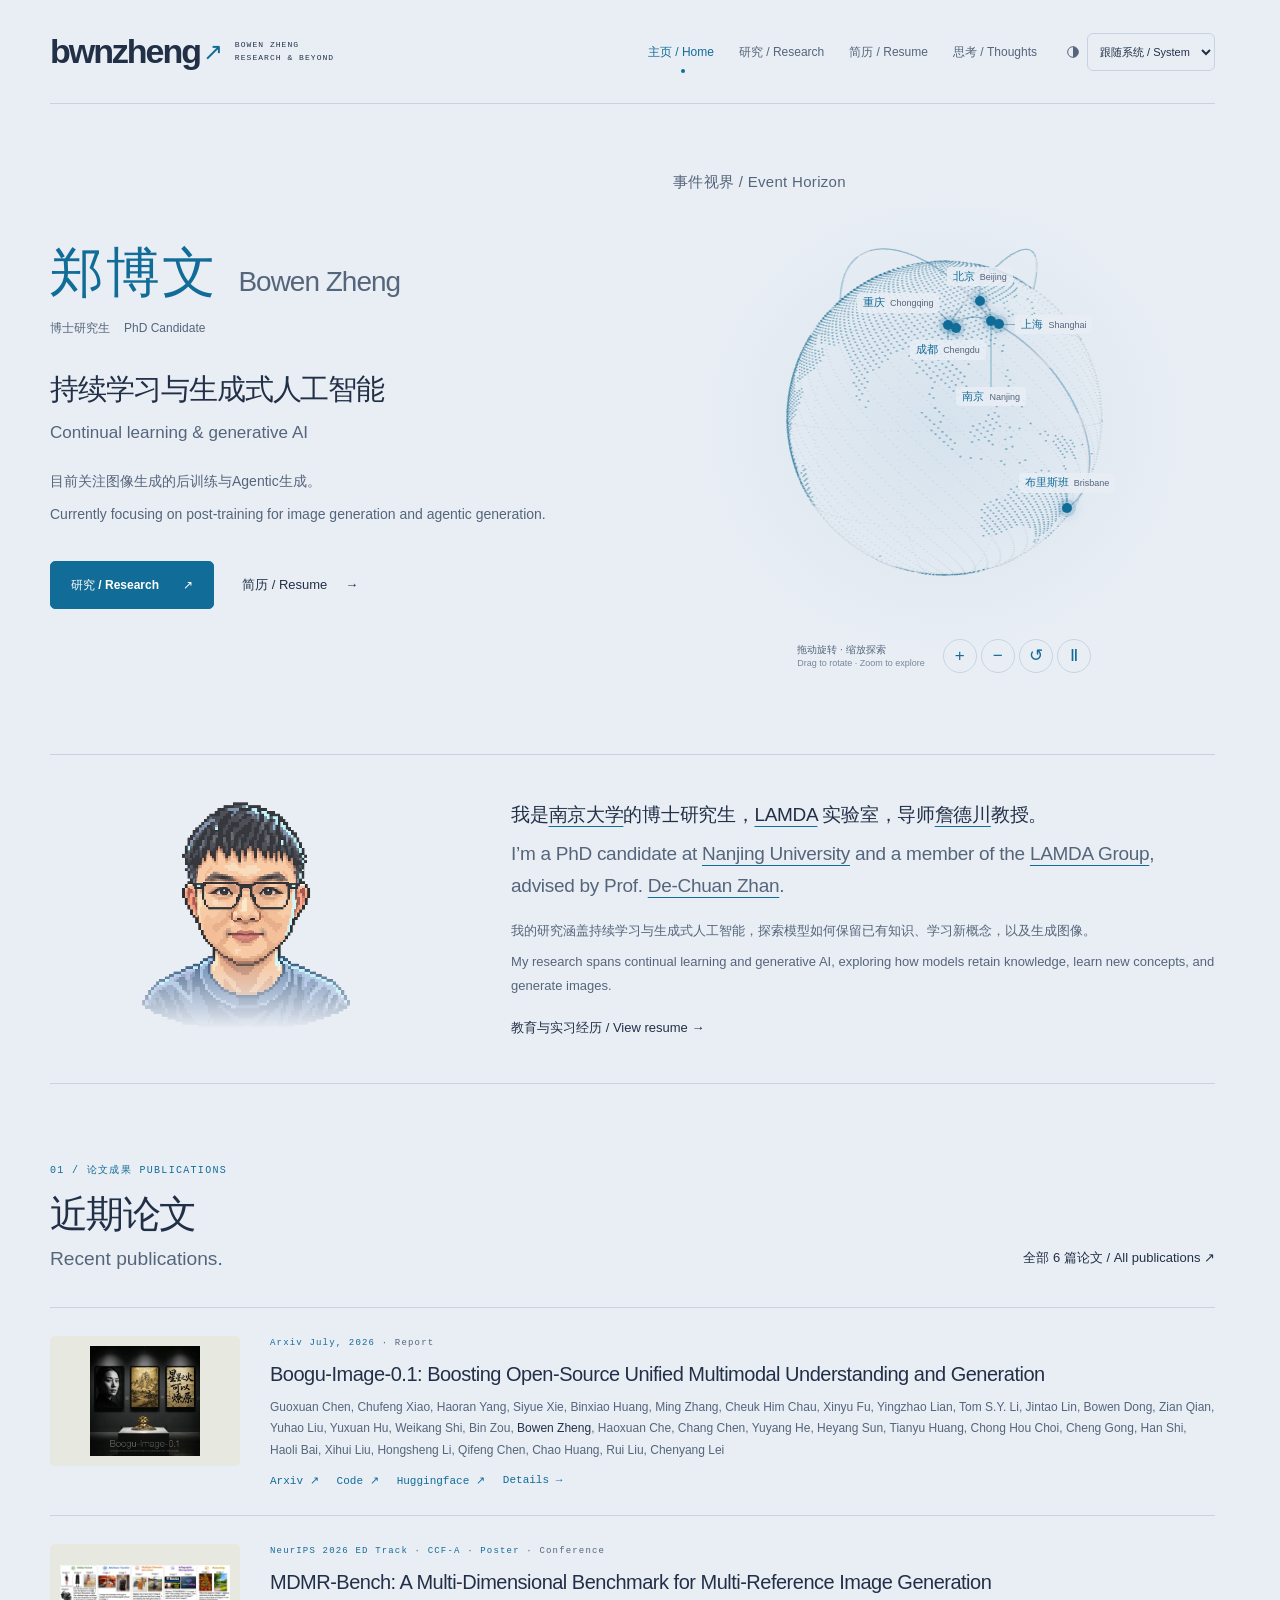
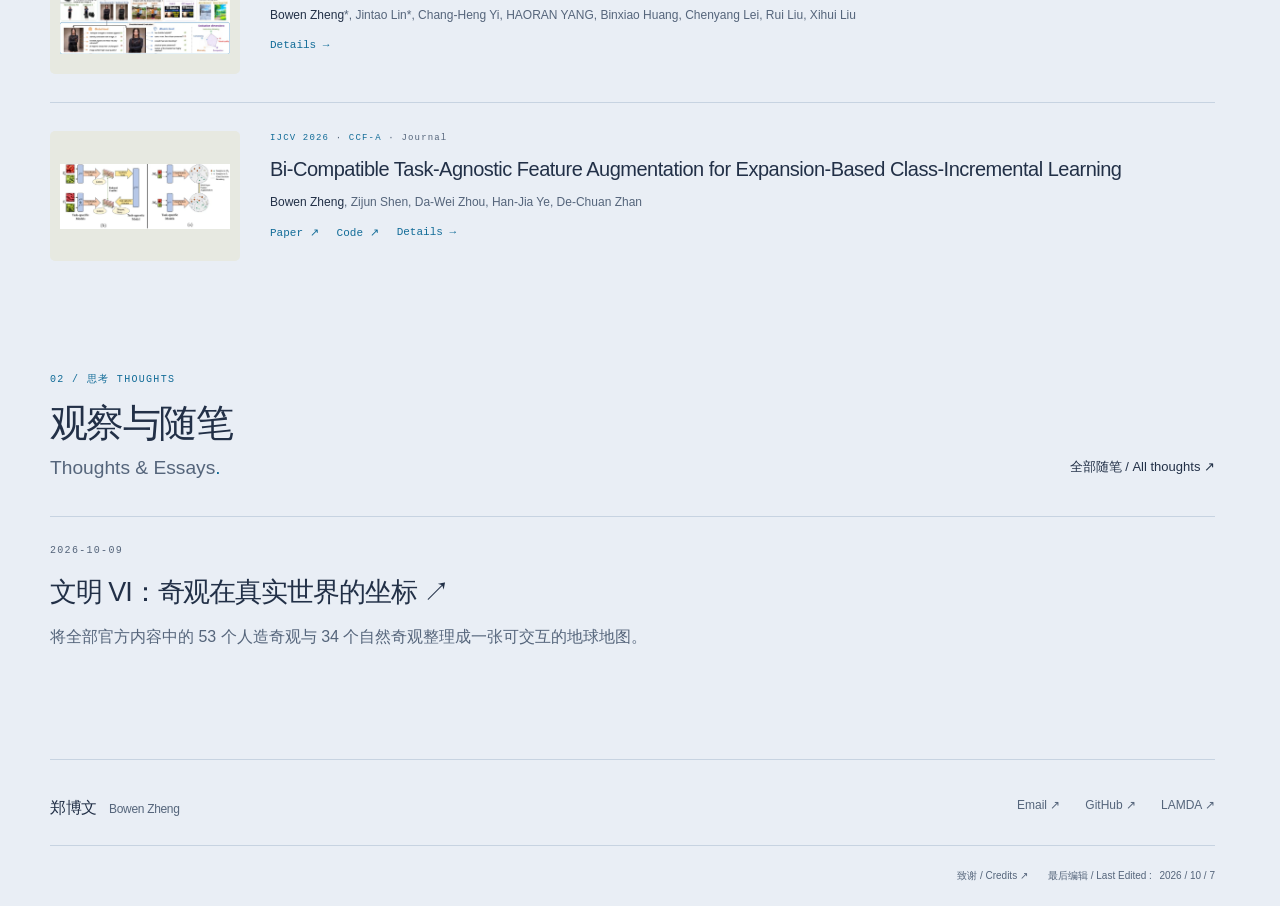
==== index.html @ 1c4743f0 "Publish website" ====
<!DOCTYPE html><html lang="en"><head><meta charset="UTF-8"><meta name="viewport" content="width=device-width, initial-scale=1"><meta name="description" content="Bowen Zheng, PhD candidate at LAMDA, Nanjing University. Research in continual learning, generative models, and agentic image generation."><meta name="theme-color" content="#101310"><script>
      document.documentElement.classList.add('js-enabled');
    </script><script>// Runs in the head before first paint, shared by every page.
(() => {
  const storageKey = 'bwnzheng-theme';
  const system = window.matchMedia('(prefers-color-scheme: dark)');
  const normalize = (value) => (['light', 'dark'].includes(value) ? value : 'system');
  let preference = 'system';
  try {
    preference = normalize(localStorage.getItem(storageKey));
  } catch {
    // A blocked storage API should not prevent theme switching.
  }
  const apply = () => {
    const theme = preference === 'system' ? (system.matches ? 'dark' : 'light') : preference;
    document.documentElement.dataset.theme = theme;
    document.documentElement.dataset.themePreference = preference;
    document
      .querySelector('meta[name="theme-color"]')
      ?.setAttribute('content', theme === 'dark' ? '#101310' : '#e9eef5');
    const select = document.getElementById('theme-select');
    if (select) select.value = preference;
  };
  apply();
  system.addEventListener('change', () => {
    if (preference === 'system') apply();
  });
  window.addEventListener('storage', (event) => {
    if (event.key === storageKey || event.key === null) {
      preference = normalize(event.newValue);
      apply();
    }
  });
  document.addEventListener(
    'DOMContentLoaded',
    () => {
      apply();
      document.getElementById('theme-select')?.addEventListener('change', (event) => {
        preference = normalize(event.target.value);
        try {
          if (preference === 'system') localStorage.removeItem(storageKey);
          else localStorage.setItem(storageKey, preference);
        } catch {
          // Keep the choice active in this page even when persistence is unavailable.
        }
        apply();
      });
    },
    { once: true },
  );
})();
</script><meta name="generator" content="Astro v7.3.5"><title>主页 · Home · Bowen Zheng</title><link rel="icon" type="image/svg+xml" href="/favicon.svg"><link rel="canonical" href="https://bwnzheng.github.io/"><meta property="og:title" content="主页 · Home · Bowen Zheng"><meta property="og:description" content="Bowen Zheng, PhD candidate at LAMDA, Nanjing University. Research in continual learning, generative models, and agentic image generation."><meta property="og:type" content="website"><meta property="og:url" content="https://bwnzheng.github.io/"><link rel="stylesheet" href="/_astro/BaseLayout.BLHPv5Hu.css"></head><body><a class="skip-link" href="#main">Skip to content</a><header class="site-header wrap"><a class="wordmark" href="/" aria-label="Bowen Zheng home">bwnzheng<span>↗</span><span class="wordmark-caption">BOWEN ZHENG<br>RESEARCH & BEYOND</span></a><div class="header-controls"><nav aria-label="Main navigation"><a href="/" aria-current="page">主页 / Home</a><a href="/research/">研究 / Research</a><a href="/resume/">简历 / Resume</a><a href="/blog/">思考 / Thoughts</a></nav><label class="theme-picker"><svg viewBox="0 0 24 24" fill="none" stroke="currentColor" stroke-width="1.5" aria-hidden="true"><circle cx="12" cy="12" r="8"></circle><path d="M12 4a8 8 0 0 1 0 16Z" fill="currentColor" stroke="none"></path></svg><span class="sr-only">主题 / Color theme</span><select id="theme-select" aria-label="主题 / Color theme"><option value="system">跟随系统 / System</option><option value="light">日间 / Light</option><option value="dark">夜间 / Dark</option></select><script>
            // Restore the choice as soon as the control is parsed, before first paint.
            document.getElementById('theme-select').value =
              document.documentElement.dataset.themePreference || 'system';
          </script></label></div></header><main id="main"><section class="hero wrap"><div class="hero-copy"><h1><span class="chinese-name" lang="zh">郑博文</span><span class="english-name" lang="en">Bowen Zheng</span></h1><p class="hero-role"><span lang="zh">博士研究生</span><span lang="en">PhD Candidate</span></p><h2 class="bilingual-title"><span lang="zh">持续学习与生成式人工智能</span><span class="title-en" lang="en">Continual learning & generative AI</span></h2><p class="hero-description bilingual-copy"><span lang="zh">目前关注图像生成的后训练与Agentic生成。</span><span lang="en">Currently focusing on post-training for image generation and agentic generation.</span></p><div class="hero-actions"><a class="button primary" href="/research/">研究 / Research <span>↗</span></a><a class="text-link" href="/resume/">简历 / Resume <span>→</span></a></div></div><div class="hero-art" role="region" aria-labelledby="event-horizon-title"><h2 id="event-horizon-title" class="globe-section-title"><span lang="zh">事件视界</span> / <span lang="en">Event Horizon</span></h2><style>astro-island,astro-slot,astro-static-slot{display:contents}</style><script>(()=>{var a=(s,i,o)=>{let r=async()=>{await(await s())()},t=typeof i.value=="object"?i.value:void 0,c={rootMargin:t==null?void 0:t.rootMargin},n=new IntersectionObserver(e=>{for(let l of e)if(l.isIntersecting){n.disconnect(),r();break}},c);for(let e of o.children)n.observe(e)};(self.Astro||(self.Astro={})).visible=a;window.dispatchEvent(new Event("astro:visible"));})();</script><script>(()=>{var g=Object.defineProperty;var w=(a,s,c)=>s in a?g(a,s,{enumerable:!0,configurable:!0,writable:!0,value:c}):a[s]=c;var l=(a,s,c)=>w(a,typeof s!="symbol"?s+"":s,c);var E=new Set(["__proto__","constructor","prototype"]);{let a={0:t=>y(t),1:t=>c(t),2:t=>new RegExp(t),3:t=>new Date(t),4:t=>new Map(c(t)),5:t=>new Set(c(t)),6:t=>BigInt(t),7:t=>new URL(t),8:t=>new Uint8Array(t),9:t=>new Uint16Array(t),10:t=>new Uint32Array(t),11:t=>Number.POSITIVE_INFINITY*t},s=t=>{let[p,e]=t;return p in a?a[p](e):void 0},c=t=>t.map(s),y=t=>typeof t!="object"||t===null?t:Object.fromEntries(Object.entries(t).map(([p,e])=>[p,s(e)]));class f extends HTMLElement{constructor(){super(...arguments);l(this,"Component");l(this,"hydrator");l(this,"hydrate",async()=>{var b;if(!this.hydrator||!this.isConnected)return;let e=(b=this.parentElement)==null?void 0:b.closest("astro-island[ssr]");if(e){e.addEventListener("astro:hydrate",this.hydrate,{once:!0});return}let r=this.querySelectorAll("astro-slot"),n={},d=this.querySelectorAll("template[data-astro-template]");for(let o of d){let i=o.closest(this.tagName);i!=null&&i.isSameNode(this)&&(n[o.getAttribute("data-astro-template")||"default"]=o.innerHTML,o.remove())}for(let o of r){let i=o.closest(this.tagName);i!=null&&i.isSameNode(this)&&(n[o.getAttribute("name")||"default"]=o.innerHTML)}let u;try{u=this.hasAttribute("props")?y(JSON.parse(this.getAttribute("props"))):{}}catch(o){let i=this.getAttribute("component-url")||"<unknown>",v=this.getAttribute("component-export");throw v&&(i+=` (export ${v})`),console.error(`[hydrate] Error parsing props for component ${i}`,this.getAttribute("props"),o),o}let h;await this.hydrator(this)(this.Component,u,n,{client:this.getAttribute("client")}),this.removeAttribute("ssr"),this.dispatchEvent(new CustomEvent("astro:hydrate"))});l(this,"unmount",()=>{this.isConnected||this.dispatchEvent(new CustomEvent("astro:unmount"))})}disconnectedCallback(){document.removeEventListener("astro:after-swap",this.unmount),document.addEventListener("astro:after-swap",this.unmount,{once:!0})}connectedCallback(){if(!this.hasAttribute("await-children")||document.readyState==="interactive"||document.readyState==="complete")this.childrenConnectedCallback();else{let e=()=>{document.removeEventListener("DOMContentLoaded",e),r.disconnect(),this.childrenConnectedCallback()},r=new MutationObserver(()=>{var n;((n=this.lastChild)==null?void 0:n.nodeType)===Node.COMMENT_NODE&&this.lastChild.nodeValue==="astro:end"&&(this.lastChild.remove(),e())});r.observe(this,{childList:!0}),document.addEventListener("DOMContentLoaded",e)}}async childrenConnectedCallback(){let e=this.getAttribute("before-hydration-url");e&&await import(e),this.start()}getRetryImportUrl(e){let r=new URL(e,document.baseURI);return r.searchParams.set("astro-retry",Date.now().toString()),r.toString()}async importWithRetry(e){try{return await import(e)}catch(r){return await new Promise(n=>setTimeout(n,1e3)),import(this.getRetryImportUrl(e))}}handleHydrationError(e){let r=this.getAttribute("component-url"),n=new CustomEvent("astro:hydration-error",{cancelable:!0,bubbles:!0,composed:!0,detail:{error:e,componentUrl:r}});this.dispatchEvent(n)&&console.error(`[astro-island] Error hydrating ${r}`,e)}async start(){let e=JSON.parse(this.getAttribute("opts")),r=this.getAttribute("client");if(Astro[r]===void 0){window.addEventListener(`astro:${r}`,()=>this.start(),{once:!0});return}try{await Astro[r](async()=>{let n=this.getAttribute("renderer-url");try{let[d,{default:u}]=await Promise.all([this.importWithRetry(this.getAttribute("component-url")),n?this.importWithRetry(n):Promise.resolve({default:()=>()=>{}})]),h=this.getAttribute("component-export")||"default";if(h.includes(".")){this.Component=d;for(let m of h.split(".")){if(E.has(m)||!this.Component||typeof this.Component!="object"&&typeof this.Component!="function"||!Object.hasOwn(this.Component,m))throw new Error(`Invalid component export path: ${h}`);this.Component=this.Component[m]}}else{if(E.has(h))throw new Error(`Invalid component export path: ${h}`);this.Component=d[h]}return this.hydrator=u,this.hydrate}catch(d){return this.handleHydrationError(d),()=>{}}},e,this)}catch(n){this.handleHydrationError(n)}}attributeChangedCallback(){this.hydrate()}}l(f,"observedAttributes",["props"]),customElements.get("astro-island")||customElements.define("astro-island",f)}})();</script><astro-island uid="Z26B2J3" prefix="r1" component-url="/_astro/HomeGlobe.DfdtUS0n.js" component-export="default" renderer-url="/_astro/client.CLhIxG29.js" props="{}" ssr client="visible" opts="{&quot;name&quot;:&quot;HomeGlobe&quot;,&quot;value&quot;:true}" await-children><div class="dot-globe"><img class="globe-fallback" src="/images/dot-globe.svg" alt="点阵地球仪 · Dot-matrix globe"/><div class="particle-canvas" role="img" tabindex="-1" aria-label="互动点阵地球仪：拖动旋转，滚轮或双指缩放；方向键旋转，加减键缩放，Home 复位。 Interactive globe: drag to rotate, scroll or pinch to zoom; arrow keys rotate, plus/minus zoom, Home resets."></div><div id="_r1R_0_" class="globe-notation-card" hidden=""></div></div><!--astro:end--></astro-island></div></section><section id="about" class="wrap about-section"><div class="about-identity"><img src="/_astro/bowen-pixel-portrait-v2.DuINHfSW_2rHIns.webp" srcset="/_astro/bowen-pixel-portrait-v2.DuINHfSW_Z1UvjON.webp 240w, /_astro/bowen-pixel-portrait-v2.DuINHfSW_2rHIns.webp 480w" alt aria-hidden="true" sizes="(max-width: 760px) 190px, 245px" loading="lazy" decoding="async" width="480" height="499" class="about-avatar-backdrop avatar-night"><img src="/_astro/bowen-pixel-portrait-day.DvXcB3Wx_Z1NHrRp.webp" srcset="/_astro/bowen-pixel-portrait-day.DvXcB3Wx_FYEbb.webp 240w, /_astro/bowen-pixel-portrait-day.DvXcB3Wx_Z1NHrRp.webp 480w" alt aria-hidden="true" sizes="(max-width: 760px) 190px, 245px" loading="lazy" decoding="async" width="480" height="499" class="about-avatar-backdrop avatar-day"></div><div><p class="about-copy bilingual-copy"><span lang="zh">我是<a href="https://www.nju.edu.cn/" target="_blank" rel="noopener noreferrer" rel="noopener noreferrer">南京大学</a>的博士研究生，<a href="https://www.lamda.nju.edu.cn/" target="_blank" rel="noopener noreferrer" rel="noopener noreferrer">LAMDA</a> 实验室，导师<a href="https://www.lamda.nju.edu.cn/zhandc" target="_blank" rel="noopener noreferrer" rel="noopener noreferrer">詹德川</a>教授。</span><span lang="en">I’m a PhD candidate at <a href="https://www.nju.edu.cn/" target="_blank" rel="noopener noreferrer" rel="noopener noreferrer">Nanjing University</a> and a member of the <a href="https://www.lamda.nju.edu.cn/" target="_blank" rel="noopener noreferrer" rel="noopener noreferrer">LAMDA Group</a>, advised by Prof. <a href="https://www.lamda.nju.edu.cn/zhandc" target="_blank" rel="noopener noreferrer" rel="noopener noreferrer">De-Chuan Zhan</a>.</span></p><p class="bilingual-copy"><span lang="zh">我的研究涵盖持续学习与生成式人工智能，探索模型如何保留已有知识、学习新概念，以及生成图像。</span><span lang="en">My research spans continual learning and generative AI, exploring how models retain knowledge, learn new concepts, and generate images.</span></p><a class="text-link" href="/resume/">教育与实习经历 / View resume →</a></div></section><section class="wrap section"><div class="section-heading"><div><p class="eyebrow"><span>01 /</span> <span lang="zh">论文成果</span> <span lang="en">PUBLICATIONS</span></p><h2 class="bilingual-title"><span lang="zh">近期论文</span><span class="title-en" lang="en">Recent publications<span class="accent">.</span></span></h2></div><a class="text-link" href="/resume/#publications">全部 6 篇论文 / All publications ↗</a></div><div class="publication-list"><article class="publication" data-year="2026" data-type="Report" data-search="boogu-image-0.1: boosting open-source unified multimodal understanding and generation guoxuan chen, chufeng xiao, haoran yang, siyue xie, binxiao huang, ming zhang, cheuk him chau, xinyu fu, yingzhao lian, tom s.y. li, jintao lin, bowen dong, zian qian, yuhao liu, yuxuan hu, weikang shi, bin zou, bowen zheng, haoxuan che, chang chen, yuyang he, heyang sun, tianyu huang, chong hou choi, cheng gong, han shi, haoli bai, xihui liu, hongsheng li, qifeng chen, chao huang, rui liu, chenyang lei a competitive open-source image generation and editing model. arxiv july, 2026  "><a class="publication-image" href="/papers/boogu-image/"><img src="/_astro/boogu-image.BDTxETuF_Z9L20n.webp" srcset="/_astro/boogu-image.BDTxETuF_aqdbP.webp 360w, /_astro/boogu-image.BDTxETuF_Z9L20n.webp 720w" alt="boogu-image research overview" sizes="(max-width: 760px) 90vw, 600px" loading="lazy" decoding="async" width="720" height="720"></a><div><p class="eyebrow"><span>Arxiv July, 2026</span> · Report</p><h3><a href="/papers/boogu-image/">Boogu-Image-0.1: Boosting Open-Source Unified Multimodal Understanding and Generation</a></h3><p class="authors">Guoxuan Chen, Chufeng Xiao, Haoran Yang, Siyue Xie, Binxiao Huang, Ming Zhang, Cheuk Him Chau, Xinyu Fu, Yingzhao Lian, Tom S.Y. Li, Jintao Lin, Bowen Dong, Zian Qian, Yuhao Liu, Yuxuan Hu, Weikang Shi, Bin Zou, <strong>Bowen Zheng</strong>, Haoxuan Che, Chang Chen, Yuyang He, Heyang Sun, Tianyu Huang, Chong Hou Choi, Cheng Gong, Han Shi, Haoli Bai, Xihui Liu, Hongsheng Li, Qifeng Chen, Chao Huang, Rui Liu, Chenyang Lei</p><div class="paper-links"><a href="https://arxiv.org/abs/2607.13125" target="_blank" rel="noopener noreferrer" rel="noopener noreferrer">Arxiv ↗
            </a><a href="https://github.com/boogu-project/Boogu-Image" target="_blank" rel="noopener noreferrer" rel="noopener noreferrer">Code ↗
            </a><a href="https://huggingface.co/Boogu" target="_blank" rel="noopener noreferrer" rel="noopener noreferrer">Huggingface ↗
            </a><a href="/papers/boogu-image/">Details →</a></div></div></article><article class="publication" data-year="2026" data-type="Conference" data-search="mdmr-bench: a multi-dimensional benchmark for multi-reference image generation bowen zheng*, jintao lin*, chang-heng yi, haoran yang, binxiao huang, chenyang lei, rui liu, xihui liu multi-reference image generation, evaluation benchmark, checklist-based evaluation. neurips 2026 ed track ccf-a poster"><a class="publication-image" href="/papers/mdmr-bench/"><img src="/_astro/mdmr-bench.DdKiKi-2_Z1JyHmh.webp" srcset="/_astro/mdmr-bench.DdKiKi-2_Z1KBf66.webp 360w, /_astro/mdmr-bench.DdKiKi-2_Z1JyHmh.webp 720w" alt="mdmr-bench research overview" sizes="(max-width: 760px) 90vw, 600px" loading="lazy" decoding="async" width="720" height="377"></a><div><p class="eyebrow"><span>NeurIPS 2026 ED Track</span> · <span>CCF-A</span> · <span>Poster</span> · Conference</p><h3><a href="/papers/mdmr-bench/">MDMR-Bench: A Multi-Dimensional Benchmark for Multi-Reference Image Generation</a></h3><p class="authors"><strong>Bowen Zheng</strong>*, Jintao Lin*, Chang-Heng Yi, HAORAN YANG, Binxiao Huang, Chenyang Lei, Rui Liu, Xihui Liu</p><div class="paper-links"><a href="/papers/mdmr-bench/">Details →</a></div></div></article><article class="publication" data-year="2026" data-type="Journal" data-search="bi-compatible task-agnostic feature augmentation for expansion-based class-incremental learning bowen zheng, zijun shen, da-wei zhou, han-jia ye, de-chuan zhan machine learning, continual learning, bi-compatible continual learning ijcv 2026 ccf-a "><a class="publication-image" href="/papers/bitfea/"><img src="/_astro/bitfea.6OL5MgjG_1FLAN7.webp" srcset="/_astro/bitfea.6OL5MgjG_Z1xOLQ2.webp 360w, /_astro/bitfea.6OL5MgjG_1FLAN7.webp 720w" alt="bitfea research overview" sizes="(max-width: 760px) 90vw, 600px" loading="lazy" decoding="async" width="720" height="275"></a><div><p class="eyebrow"><span>IJCV 2026</span> · <span>CCF-A</span> · Journal</p><h3><a href="/papers/bitfea/">Bi-Compatible Task-Agnostic Feature Augmentation for Expansion-Based Class-Incremental Learning</a></h3><p class="authors"><strong>Bowen Zheng</strong>, Zijun Shen, Da-Wei Zhou, Han-Jia Ye, De-Chuan Zhan</p><div class="paper-links"><a href="https://link.springer.com/article/10.1007/s11263-026-02949-2" target="_blank" rel="noopener noreferrer" rel="noopener noreferrer">Paper ↗
            </a><a href="https://github.com/bwnzheng/BitFea_IJCV2026" target="_blank" rel="noopener noreferrer" rel="noopener noreferrer">Code ↗
            </a><a href="/papers/bitfea/">Details →</a></div></div></article></div></section><section class="wrap section"><div class="section-heading"><div><p class="eyebrow"><span>02 /</span> <span lang="zh">思考</span> <span lang="en">THOUGHTS</span></p><h2 class="bilingual-title"><span lang="zh">观察与随笔</span><span class="title-en" lang="en">Thoughts & Essays<span class="accent">.</span></span></h2></div><a class="text-link" href="/blog/">全部随笔 / All thoughts ↗</a></div><div class="notes-list"><a href="/blog/civ6-wonders/"><p class="eyebrow">2026-10-09</p><h2>文明 VI：奇观在真实世界的坐标 ↗</h2><p>将全部官方内容中的 53 个人造奇观与 34 个自然奇观整理成一张可交互的地球地图。</p></a></div></section></main><footer class="wrap site-footer"><div><a class="footer-name" href="/"><span lang="zh">郑博文</span><span lang="en">Bowen Zheng</span></a></div><div class="footer-links"><a href="mailto:zhengbw@lamda.nju.edu.cn">Email ↗</a><a href="https://github.com/bwnzheng" target="_blank" rel="noopener noreferrer" rel="noopener noreferrer">GitHub ↗</a><a href="https://www.lamda.nju.edu.cn/" target="_blank" rel="noopener noreferrer" rel="noopener noreferrer">LAMDA ↗</a></div><div class="footer-bottom"><a href="/credits/">致谢 / Credits ↗</a><div class="footer-editing"><span lang="zh">最后编辑</span> / <span lang="en">Last Edited</span> :<time datetime="2026-10-07">2026 / 10 / 7</time></div></div></footer><script>(() => {
  // This script restores the position; disable competing browser restoration.
  history.scrollRestoration = 'manual';
  const storageKey = `page-state:${location.pathname}${location.search}`;
  const panels = [...document.querySelectorAll('details[id]')];
  const entry = history.state?.pageNavigation;
  let snapshot = entry;
  if (!snapshot) {
    try {
      snapshot = JSON.parse(sessionStorage.getItem(storageKey) || 'null');
    } catch {
      // History restoration still works when session storage is unavailable.
    }
  }

  const sameSiteSource = (value) => {
    if (!value) return null;
    try {
      const source = new URL(value, location.href);
      return source.origin === location.origin &&
        (source.pathname !== location.pathname || source.search !== location.search)
        ? source.href
        : null;
    } catch {
      return null;
    }
  };
  // Keep the source on this history entry so a refresh cannot change it.
  const returnTo = sameSiteSource(entry?.returnTo ?? document.referrer);
  history.replaceState({ ...history.state, pageNavigation: { ...snapshot, returnTo } }, '');

  const openHashTarget = () => {
    let target;
    try {
      target = document.getElementById(decodeURIComponent(location.hash.slice(1)));
    } catch {
      return null;
    }
    for (
      let panel = target?.closest('details');
      panel;
      panel = panel.parentElement?.closest('details')
    ) {
      panel.open = true;
    }
    return target;
  };
  const restore = () => {
    const saved = history.state?.pageNavigation;
    if (Array.isArray(saved?.open)) {
      panels.forEach((panel) => {
        panel.open = saved.open.includes(panel.id);
      });
    }
    return openHashTarget();
  };
  let ready = false;
  let saveFrame = 0;
  const save = () => {
    cancelAnimationFrame(saveFrame);
    saveFrame = 0;
    if (!ready) return;
    const saved = {
      returnTo,
      open: panels.filter((panel) => panel.open).map((panel) => panel.id),
      scrollY: window.scrollY,
    };
    history.replaceState({ ...history.state, pageNavigation: saved }, '');
    try {
      // Also restore when a return link loads the source as a new history entry.
      sessionStorage.setItem(
        storageKey,
        JSON.stringify({ open: saved.open, scrollY: saved.scrollY }),
      );
    } catch {
      // Storage restrictions must not prevent normal navigation.
    }
  };
  restore();
  panels.forEach((panel) => panel.addEventListener('toggle', save));
  document.addEventListener('click', save, { capture: true });
  // Update the history entry while scrolling: pagehide may be too late for reload.
  window.addEventListener(
    'scroll',
    () => {
      if (ready && !saveFrame) saveFrame = requestAnimationFrame(save);
    },
    { passive: true },
  );
  window.addEventListener('pagehide', save);
  document.addEventListener('visibilitychange', () => {
    if (document.hidden) save();
  });
  window.addEventListener('hashchange', openHashTarget);
  window.addEventListener('pageshow', () => {
    ready = false;
    cancelAnimationFrame(saveFrame);
    saveFrame = 0;
    const target = restore();
    const saved = history.state?.pageNavigation;
    requestAnimationFrame(() =>
      requestAnimationFrame(() => {
        if (typeof saved?.scrollY === 'number') {
          window.scrollTo({ top: saved.scrollY, behavior: 'instant' });
        } else {
          target?.scrollIntoView({ behavior: 'instant', block: 'start' });
        }
        ready = true;
      }),
    );
  });

  document.querySelectorAll('[data-back-link]').forEach((link) => {
    if (!returnTo) return;
    link.href = returnTo;
    link.addEventListener('click', (event) => {
      if (
        event.button ||
        event.metaKey ||
        event.ctrlKey ||
        event.shiftKey ||
        event.altKey ||
        history.length < 2
      )
        return;
      event.preventDefault();
      history.back();
    });
  });
})();
</script></body></html>
---- _astro/BaseLayout.BLHPv5Hu.css ----
/*! tailwindcss v4.3.3 | MIT License | https://tailwindcss.com */
@layer properties{@supports (((-webkit-hyphens:none)) and (not (margin-trim:inline))) or ((-moz-orient:inline) and (not (color:rgb(from red r g b)))){*,:before,:after,::backdrop{--tw-rotate-x:initial;--tw-rotate-y:initial;--tw-rotate-z:initial;--tw-skew-x:initial;--tw-skew-y:initial;--tw-border-style:solid;--tw-shadow:0 0 #0000;--tw-shadow-color:initial;--tw-shadow-alpha:100%;--tw-inset-shadow:0 0 #0000;--tw-inset-shadow-color:initial;--tw-inset-shadow-alpha:100%;--tw-ring-color:initial;--tw-ring-shadow:0 0 #0000;--tw-inset-ring-color:initial;--tw-inset-ring-shadow:0 0 #0000;--tw-ring-inset:initial;--tw-ring-offset-width:0px;--tw-ring-offset-color:#fff;--tw-ring-offset-shadow:0 0 #0000;--tw-outline-style:solid;--tw-blur:initial;--tw-brightness:initial;--tw-contrast:initial;--tw-grayscale:initial;--tw-hue-rotate:initial;--tw-invert:initial;--tw-opacity:initial;--tw-saturate:initial;--tw-sepia:initial;--tw-drop-shadow:initial;--tw-drop-shadow-color:initial;--tw-drop-shadow-alpha:100%;--tw-drop-shadow-size:initial}}}@layer theme{:root,:host{--font-sans:-apple-system, BlinkMacSystemFont, "Segoe UI", Roboto, "Helvetica Neue", "Noto Sans", Arial, sans-serif, "Apple Color Emoji", "Segoe UI Emoji", "Segoe UI Symbol", "Noto Color Emoji";--font-mono:ui-monospace, SFMono-Regular, Menlo, Monaco, Consolas, "Liberation Mono", "Courier New", monospace;--default-transition-duration:.15s;--default-transition-timing-function:cubic-bezier(.4, 0, .2, 1);--default-font-family:var(--font-sans);--default-mono-font-family:var(--font-mono)}}@layer base{*,:after,:before,::backdrop{box-sizing:border-box;border:0 solid;margin:0;padding:0}::file-selector-button{box-sizing:border-box;border:0 solid;margin:0;padding:0}html,:host{-webkit-text-size-adjust:100%;tab-size:4;line-height:1.5;font-family:var(--default-font-family,-apple-system, BlinkMacSystemFont, "Segoe UI", Roboto, "Helvetica Neue", "Noto Sans", Arial, sans-serif, "Apple Color Emoji", "Segoe UI Emoji", "Segoe UI Symbol", "Noto Color Emoji");font-feature-settings:var(--default-font-feature-settings,normal);font-variation-settings:var(--default-font-variation-settings,normal);-webkit-tap-highlight-color:transparent}hr{height:0;color:inherit;border-top-width:1px}abbr:where([title]){text-decoration:underline dotted}h1,h2,h3,h4,h5,h6{font-size:inherit;font-weight:inherit}a{color:inherit;-webkit-text-decoration:inherit;-webkit-text-decoration:inherit;-webkit-text-decoration:inherit;text-decoration:inherit}b,strong{font-weight:bolder}code,kbd,samp,pre{font-family:var(--default-mono-font-family,ui-monospace, SFMono-Regular, Menlo, Monaco, Consolas, "Liberation Mono", "Courier New", monospace);font-feature-settings:var(--default-mono-font-feature-settings,normal);font-variation-settings:var(--default-mono-font-variation-settings,normal);font-size:1em}small{font-size:80%}sub,sup{vertical-align:baseline;font-size:75%;line-height:0;position:relative}sub{bottom:-.25em}sup{top:-.5em}table{text-indent:0;border-color:inherit;border-collapse:collapse}:-moz-focusring:where(:not(iframe)){outline:auto}progress{vertical-align:baseline}summary{display:list-item}ol,ul,menu{list-style:none}img,svg,video,canvas,audio,iframe,embed,object{vertical-align:middle;display:block}img,video{max-width:100%;height:auto}button,input,select,optgroup,textarea{font:inherit;font-feature-settings:inherit;font-variation-settings:inherit;letter-spacing:inherit;color:inherit;opacity:1;background-color:#0000;border-radius:0}::file-selector-button{font:inherit;font-feature-settings:inherit;font-variation-settings:inherit;letter-spacing:inherit;color:inherit;opacity:1;background-color:#0000;border-radius:0}:where(select:is([multiple],[size])) optgroup{font-weight:bolder}:where(select:is([multiple],[size])) optgroup option{padding-inline-start:20px}::file-selector-button{margin-inline-end:4px}::placeholder{opacity:1}@supports (not ((-webkit-appearance:-apple-pay-button))) or (contain-intrinsic-size:1px){::placeholder{color:currentColor}@supports (color:color-mix(in lab, red, red)){::placeholder{color:color-mix(in oklab, currentcolor 50%, transparent)}}}textarea{resize:vertical}::-webkit-search-decoration{-webkit-appearance:none}::-webkit-date-and-time-value{min-height:1lh;text-align:inherit}::-webkit-datetime-edit{display:inline-flex}::-webkit-datetime-edit-fields-wrapper{padding:0}::-webkit-datetime-edit{padding-block:0}::-webkit-datetime-edit-year-field{padding-block:0}::-webkit-datetime-edit-month-field{padding-block:0}::-webkit-datetime-edit-day-field{padding-block:0}::-webkit-datetime-edit-hour-field{padding-block:0}::-webkit-datetime-edit-minute-field{padding-block:0}::-webkit-datetime-edit-second-field{padding-block:0}::-webkit-datetime-edit-millisecond-field{padding-block:0}::-webkit-datetime-edit-meridiem-field{padding-block:0}::-webkit-calendar-picker-indicator{line-height:1}:-moz-ui-invalid{box-shadow:none}button,input:where([type=button],[type=reset],[type=submit]){appearance:button}::file-selector-button{appearance:button}::-webkit-inner-spin-button{height:auto}::-webkit-outer-spin-button{height:auto}[hidden]:where(:not([hidden=until-found])){display:none!important}}@layer components;@layer utilities{.visible{visibility:visible}.sr-only{clip-path:inset(50%);white-space:nowrap;border-width:0;width:1px;height:1px;margin:-1px;padding:0;position:absolute;overflow:hidden}.fixed{position:fixed}.relative{position:relative}.static{position:static}.block{display:block}.grid{display:grid}.hidden{display:none}.flex-shrink{flex-shrink:1}.transform{transform:var(--tw-rotate-x,) var(--tw-rotate-y,) var(--tw-rotate-z,) var(--tw-skew-x,) var(--tw-skew-y,)}.resize{resize:both}.flex-wrap{flex-wrap:wrap}.border{border-style:var(--tw-border-style);border-width:1px}.ring{--tw-ring-shadow:var(--tw-ring-inset,) 0 0 0 calc(1px + var(--tw-ring-offset-width)) var(--tw-ring-color,currentcolor);box-shadow:var(--tw-inset-shadow), var(--tw-inset-ring-shadow), var(--tw-ring-offset-shadow), var(--tw-ring-shadow), var(--tw-shadow)}.outline{outline-style:var(--tw-outline-style);outline-width:1px}.filter{filter:var(--tw-blur,) var(--tw-brightness,) var(--tw-contrast,) var(--tw-grayscale,) var(--tw-hue-rotate,) var(--tw-invert,) var(--tw-saturate,) var(--tw-sepia,) var(--tw-drop-shadow,)}.transition{transition-property:color,background-color,border-color,outline-color,text-decoration-color,fill,stroke,--tw-gradient-from,--tw-gradient-via,--tw-gradient-to,opacity,box-shadow,transform,translate,scale,rotate,filter,-webkit-backdrop-filter,backdrop-filter,display,content-visibility,overlay,pointer-events;transition-timing-function:var(--tw-ease,var(--default-transition-timing-function));transition-duration:var(--tw-duration,var(--default-transition-duration))}}:root{color:var(--text);background:var(--background);font-synthesis:none;--background:#101310;--text:#e9ece5;--surface:#171c15;--button-text:#1c2514;--accent-hover:#d5ff9a;--globe-land:#c4f578;--globe-ocean:#829866;--globe-grid:#a9c778;--muted:#99a095;--line:#30362d;--accent:#c4f578;color-scheme:dark;font-family:Inter,-apple-system,BlinkMacSystemFont,Segoe UI,PingFang SC,sans-serif}:root[data-theme=light]{--background:#e9eef5;--text:#223047;--surface:#dfe7f1;--muted:#55657b;--line:#c7d3e1;--accent:#126c98;--button-text:#fff;--accent-hover:#0b557d;--globe-land:#2186b1;--globe-ocean:#7494b1;--globe-grid:#527d9e;--field-art-start:#e0e8f3;--field-art-mid:#d7e3f0;--field-art-end:#cad9ea;--field-art-glow:#4bb8e0;--field-art-line:#2784b1;--field-art-node:#dfedf7;--field-art-tile-start:#b7d8ed;--field-art-tile-mid:#90b5da;--field-art-tile-end:#b7b7e2;--field-art-panel:#c4d5e8;--field-art-panel-alt:#b9cde3;--field-art-mountain:#447da9;--field-art-mountain-front:#325d8e;--field-art-sun:#f0f7fc;--field-art-outline:#f4f9ff;color-scheme:light}@media (prefers-color-scheme:light){:root:not([data-theme]){--background:#e9eef5;--text:#223047;--surface:#dfe7f1;--muted:#55657b;--line:#c7d3e1;--accent:#126c98;--button-text:#fff;--accent-hover:#0b557d;--globe-land:#2186b1;--globe-ocean:#7494b1;--globe-grid:#527d9e;--field-art-start:#e0e8f3;--field-art-mid:#d7e3f0;--field-art-end:#cad9ea;--field-art-glow:#4bb8e0;--field-art-line:#2784b1;--field-art-node:#dfedf7;--field-art-tile-start:#b7d8ed;--field-art-tile-mid:#90b5da;--field-art-tile-end:#b7b7e2;--field-art-panel:#c4d5e8;--field-art-panel-alt:#b9cde3;--field-art-mountain:#447da9;--field-art-mountain-front:#325d8e;--field-art-sun:#f0f7fc;--field-art-outline:#f4f9ff;color-scheme:light}}*{box-sizing:border-box}html{scrollbar-gutter:stable;scroll-behavior:smooth;scroll-padding-top:30px}@supports not (scrollbar-gutter:stable){html{overflow-y:scroll}}body{margin:0}a{color:inherit;text-decoration:none;transition:color .2s}a:hover{color:var(--accent)}button,input,select{font:inherit}button,a,input,select{touch-action:manipulation}button:focus-visible,a:focus-visible,input:focus-visible,select:focus-visible{outline:2px solid var(--accent);outline-offset:6px}img{max-width:100%;display:block}p{color:var(--muted);margin:0 0 18px;line-height:1.8}h1,h2,h3{letter-spacing:-.04em;margin:0;font-weight:500;line-height:1.15}h1{font-size:clamp(44px,5.2vw,76px)}h2{font-size:clamp(30px,3vw,42px)}h3{font-size:24px}em{color:var(--accent);font-family:Georgia,Times New Roman,serif;font-weight:400}[hidden]{display:none!important}.wrap{width:min(1240px,100% - 100px);margin-inline:auto}.accent{color:var(--accent)}.eyebrow{letter-spacing:.13em;color:var(--muted);font-family:SFMono-Regular,Consolas,monospace;font-size:10px;font-weight:500;line-height:1.7}.eyebrow>span{color:var(--accent)}.status-dot{background:var(--accent);width:6px;height:6px;box-shadow:0 0 12px var(--accent);border-radius:100%;margin-right:8px;display:inline-block}@supports (color:color-mix(in lab, red, red)){.status-dot{box-shadow:0 0 12px color-mix(in srgb, var(--accent) 25%, transparent)}}.text-link{align-items:center;gap:18px;font-size:13px;display:inline-flex}.skip-link{background:var(--accent);color:var(--button-text);z-index:5;padding:12px;position:absolute;top:-80px;left:20px}.skip-link:focus{top:8px}.site-header{border-bottom:1px solid var(--line);justify-content:space-between;align-items:center;gap:30px;height:104px;display:flex}.wordmark{letter-spacing:-.06em;align-items:center;font-size:34px;font-weight:650;display:flex}.wordmark>span:first-child{color:var(--accent);margin:0 14px 0 3px;font-size:24px}.wordmark-caption{letter-spacing:.13em;font-family:monospace;font-size:8px;font-weight:400;line-height:1.6}.site-header nav{color:var(--muted);gap:25px;font-size:12px;display:flex}.site-header nav a{padding:14px 0;position:relative}.site-header nav a[aria-current]{color:var(--accent)}.site-header nav a[aria-current]:after{content:"";background:var(--accent);border-radius:50%;width:4px;height:4px;position:absolute;bottom:2px;left:50%}.header-controls{align-items:center;gap:28px;display:flex}.theme-picker{color:var(--muted);align-items:center;gap:6px;display:flex}.theme-picker svg{flex-shrink:0;width:16px;height:16px}.theme-picker select{border:1px solid var(--line);background:var(--background);max-width:155px;min-height:38px;color:var(--text);cursor:pointer;border-radius:6px;padding:6px 8px;font-size:11px}.theme-picker select:hover{border-color:var(--accent)}:root[data-theme=light] .globe-fallback{filter:brightness(.6)sepia()saturate(2)hue-rotate(155deg)}.hero{grid-template-columns:1.15fr 1fr;align-items:center;min-height:650px;padding-top:32px;padding-bottom:38px;display:grid;position:relative}.hero-copy{z-index:1;position:relative}.hero h1{letter-spacing:-.055em;flex-wrap:wrap;align-items:baseline;gap:8px 20px;font-size:clamp(42px,4.2vw,62px);display:flex}.chinese-name{color:var(--accent);letter-spacing:.04em;font-family:Kaiti SC,STKaiti,KaiTi,楷体,serif;font-size:1em;font-weight:400}.english-name{color:var(--muted);letter-spacing:-.035em;font-size:.52em;font-weight:400}.hero-role{color:var(--muted);flex-wrap:wrap;gap:6px 14px;margin-top:14px;font-size:12px;line-height:1.6;display:flex}.hero h2{margin-top:30px;font-size:clamp(24px,2.3vw,32px);line-height:1.4}.hero h2 .title-en{font-size:.58em;line-height:1.5}.hero-description{margin-top:24px;font-size:14px;line-height:1.8}.hero-actions{align-items:center;gap:28px;margin-top:33px;display:flex}.button{border:1px solid var(--line);border-radius:5px;align-items:center;gap:24px;padding:14px 20px;font-size:12px;display:inline-flex}.primary{background:var(--accent);color:var(--button-text);border-color:var(--accent);font-weight:600}.primary:hover{color:var(--button-text);background:var(--accent-hover)}.hero-art{isolation:isolate;background:radial-gradient(ellipse at center, var(--accent), transparent 64%);height:510px;position:relative}@supports (color:color-mix(in lab, red, red)){.hero-art{background:radial-gradient(ellipse at center, color-mix(in srgb, var(--accent) 9%, transparent), transparent 64%)}}.hero-art{overflow:hidden}.particle-canvas{position:absolute;inset:0}.particle-canvas canvas{display:block}.hero .globe-section-title{letter-spacing:.02em;color:var(--muted);margin:0;font-size:15px;font-weight:500;line-height:1.5;position:absolute;top:0;left:0}.dot-globe{height:480px;position:relative}.hero-art .dot-globe{height:auto;position:absolute;inset:32px 0 0}.globe-fallback{object-fit:contain;pointer-events:none;width:100%;height:calc(100% - 48px);position:absolute}.dot-globe.is-ready:not(.has-error) .globe-fallback{display:none}.dot-globe .particle-canvas{visibility:hidden;cursor:grab;touch-action:pan-y;border-radius:12px;bottom:48px}.dot-globe.is-ready:not(.has-error) .particle-canvas{visibility:visible}.dot-globe .particle-canvas:active{cursor:grabbing}.globe-markers{pointer-events:none;position:absolute;inset:0 0 48px}.globe-marker{pointer-events:auto;cursor:pointer;width:20px;height:20px;color:var(--globe-marker-color,var(--accent));text-align:left;border-radius:6px;padding:0;position:absolute;transform:translate(-50%,-50%)}.globe-marker[hidden]{display:none}.globe-marker-line{background:var(--globe-marker-color,var(--accent));height:1px;position:absolute;top:10px;left:10px}@supports (color:color-mix(in lab, red, red)){.globe-marker-line{background:color-mix(in srgb, var(--globe-marker-color,var(--accent)) 46%, transparent)}}.globe-marker-line{transform-origin:0;pointer-events:none}.globe-marker-dot{width:var(--globe-marker-size,10px);height:var(--globe-marker-size,10px);background:var(--globe-marker-color,var(--accent));box-shadow:0 0 0 4px var(--globe-marker-color,var(--accent)), 0 0 14px var(--globe-marker-color,var(--accent));border-radius:50%;position:absolute;top:50%;left:50%;transform:translate(-50%,-50%)}@supports (color:color-mix(in lab, red, red)){.globe-marker-dot{box-shadow:0 0 0 4px color-mix(in srgb, var(--globe-marker-color,var(--accent)) 15%, transparent), 0 0 14px color-mix(in srgb, var(--globe-marker-color,var(--accent)) 40%, transparent)}}.globe-marker-name{white-space:nowrap;background:var(--background);border-radius:4px;width:max-content;padding:3px 6px;position:absolute}@supports (color:color-mix(in lab, red, red)){.globe-marker-name{background:color-mix(in srgb, var(--background) 85%, transparent)}}.globe-marker-name{align-items:baseline;gap:5px;padding-block:2px;font-size:11px;line-height:1.4;display:flex}.globe-marker-name>span{display:inline}.globe-marker-name>[lang=en]{color:var(--muted);font-size:9px}.globe-notation-card{border:1px solid var(--accent);position:absolute;bottom:60px;left:12px;right:12px}@supports (color:color-mix(in lab, red, red)){.globe-notation-card{border:1px solid color-mix(in srgb, var(--accent) 25%, transparent)}}.globe-notation-card{background:var(--background);border-radius:8px;padding:12px 14px}@supports (color:color-mix(in lab, red, red)){.globe-notation-card{background:color-mix(in srgb, var(--background) 95%, transparent)}}.globe-notation-card{z-index:3}.globe-notation-title{color:var(--accent);flex-wrap:wrap;align-items:baseline;gap:8px;padding-right:25px;font-size:16px;line-height:1.4;display:flex}.globe-notation-title>[lang=en]{color:var(--muted);font-size:12px;font-weight:400}.globe-event-table{border-collapse:collapse;width:100%;margin-top:6px;font-size:11px;line-height:1.45}.globe-event-table td{vertical-align:top;padding:7px 0}.globe-event-table tr+tr td{border-top:1px solid var(--line)}.globe-event-table tr:last-child td{padding-bottom:0}.globe-event-copy{gap:6px;display:flex}.globe-event-bullet{color:var(--accent)}.globe-event-table .bilingual-copy>[lang=en]{margin-top:3px;font-size:10px}.globe-event-table .globe-event-date{text-align:right;white-space:nowrap;color:var(--muted);font-variant-numeric:tabular-nums;padding-left:10px;font-size:10px}.globe-notation-card{max-height:calc(100% - 78px);overflow-y:auto}.globe-event-ongoing{vertical-align:top;flex-direction:column;display:inline-flex}.globe-event-ongoing>[lang=en]{font-size:8px}.globe-notation-close{width:32px;height:32px;color:var(--muted);cursor:pointer;font-size:22px;position:absolute;top:6px;right:6px}.globe-notation-close:hover{color:var(--accent)}.globe-tools{justify-content:center;align-items:center;gap:18px;display:flex;position:absolute;bottom:8px;left:0;right:0}.globe-hint{color:var(--muted);margin:0;font-size:10px;line-height:1.5}.globe-hint>span{display:block}.globe-hint>[lang=en]{opacity:.75;font-size:9px}.globe-buttons{gap:4px;display:flex}.globe-buttons button{border:1px solid var(--line);width:34px;height:34px;color:var(--accent);cursor:pointer;background:var(--background);border-radius:50%;font-size:17px}.globe-buttons button:hover{border-color:var(--accent);background:var(--accent)}@supports (color:color-mix(in lab, red, red)){.globe-buttons button:hover{background:color-mix(in srgb, var(--accent) 7%, transparent)}}@media (width<=760px){.globe-tools{gap:10px}.globe-buttons button{width:36px;height:36px}}.about-section{border-top:1px solid var(--line);border-bottom:1px solid var(--line);grid-template-columns:1fr 1.8fr;gap:70px;padding-block:44px;display:grid}.about-identity{align-self:start;align-items:center;gap:22px;display:flex}.about-identity img{object-fit:cover;filter:grayscale(.35);border-radius:4px}.about-identity p{margin-bottom:6px;font-size:13px}.about-identity .eyebrow{font-size:9px}.about-copy{letter-spacing:-.015em;color:var(--text);font-size:19px;line-height:1.65}.about-copy a{text-decoration:underline;-webkit-text-decoration-color:var(--accent);-webkit-text-decoration-color:var(--accent);text-decoration-color:var(--accent);text-underline-offset:5px}.about-section>div>p:not(.about-copy){font-size:13px}.section{padding-block:78px 4px}.section-heading{justify-content:space-between;align-items:end;gap:20px;margin-bottom:34px;display:flex}.section-heading .eyebrow{margin-bottom:13px}.section-heading .text-link{margin-bottom:6px}.journey-grid{grid-template-columns:repeat(4,1fr);gap:30px;margin-top:42px;display:grid}.journey-node{border-top:1px solid var(--line);color:var(--accent);justify-content:space-between;margin-bottom:25px;padding-top:22px;font:11px monospace;display:flex;position:relative}.journey-node:before{content:"";border:1px solid var(--accent);background:var(--background);border-radius:50%;width:7px;height:7px;position:absolute;top:-4px}.journey-item h3{letter-spacing:-.04em;font-size:21px}.journey-item .eyebrow{margin-bottom:9px;font-size:8px}.journey-cn{margin-top:6px;margin-bottom:15px;color:var(--muted)!important;font-size:11px!important}.journey-item>p:last-child{font-size:12px;line-height:1.85}.project-grid{grid-template-columns:1fr 1fr;gap:28px;display:grid}.project-card{border:1px solid var(--line);background:var(--surface);border-radius:9px;transition:transform .25s,border-color .25s;overflow:hidden}.project-card:hover{border-color:var(--accent);color:inherit;transform:translateY(-5px)}.project-preview{aspect-ratio:1.85;background:#e7e9e1;align-items:center;padding:20px;display:flex;position:relative;overflow:hidden}.project-preview img{object-fit:contain;width:100%;height:100%;transition:transform .4s}.project-card:hover img{transform:scale(1.025)}.project-arrow{background:var(--background);position:absolute;top:17px;right:17px}@supports (color:color-mix(in lab, red, red)){.project-arrow{background:color-mix(in srgb, var(--background) 87%, transparent)}}.project-arrow{color:var(--accent);border-radius:50%;place-items:center;width:32px;height:32px;display:grid}.project-caption{padding:25px 28px}.project-caption .eyebrow{justify-content:space-between;margin-bottom:12px;font-size:9px;display:flex}.project-caption h3{margin-bottom:12px;font-size:26px}.project-caption>p:last-child{margin:0;font-size:12px}.publication{border-top:1px solid var(--line);grid-template-columns:190px 1fr;gap:30px;padding:28px 0;display:grid}.publication-image{background:#e7e9e1;border-radius:5px;align-self:start;padding:10px;overflow:hidden}.publication-image img{object-fit:contain;width:100%;height:110px}.publication h3{letter-spacing:-.025em;font-size:20px;line-height:1.4}.publication .eyebrow{margin-bottom:8px;font-size:9px}.authors{color:var(--muted);margin:9px 0 13px;font-size:12px;line-height:1.8}.authors strong{color:var(--text);font-weight:500}.paper-links{color:var(--accent);flex-wrap:wrap;gap:18px;font:11px monospace;display:flex}.contact-section{border-top:1px solid var(--line);text-align:center;background:radial-gradient(ellipse at bottom, var(--accent), transparent 65%);margin-block:80px 0;padding:65px 0}@supports (color:color-mix(in lab, red, red)){.contact-section{background:radial-gradient(ellipse at bottom, color-mix(in srgb, var(--accent) 5%, transparent), transparent 65%)}}.contact-section h2{margin-block:24px;font-size:clamp(38px,4.4vw,62px);line-height:1.15}.contact-email{border-bottom:1px solid var(--accent);margin-top:8px;padding-bottom:8px;font-size:16px;display:inline-block}.contact-links{color:var(--muted);justify-content:center;gap:30px;margin-top:22px;font-size:12px;display:flex}.site-footer{border-top:1px solid var(--line);flex-wrap:wrap;justify-content:space-between;gap:25px;margin-top:60px;padding-top:36px;display:flex}.footer-name{letter-spacing:-.02em;font-size:16px}.footer-name>[lang=en]{color:var(--muted);margin-left:12px;font-size:12px}.site-footer p{margin-top:10px;font-size:11px}.footer-links{color:var(--muted);align-items:start;gap:25px;font-size:12px;display:flex}.footer-bottom{border-top:1px solid var(--line);color:var(--muted);flex-wrap:wrap;flex-basis:100%;justify-content:flex-end;align-items:baseline;gap:8px 20px;padding:22px 0;font-size:10px;line-height:1.6;display:flex}.footer-editing{text-align:right}.footer-editing time{margin-inline-start:.75em}.page-heading{padding:85px 0 45px}.page-heading:not(.page-heading-with-quote){max-width:950px}.page-heading h1{margin-bottom:24px;font-size:clamp(40px,5vw,65px)}.lead{max-width:850px;font-size:18px;line-height:1.8}.filter-bar{border-block:1px solid var(--line);align-items:end;gap:20px;padding:22px 0;display:flex}.filter-bar label{color:var(--muted);flex-direction:column;gap:8px;font:10px monospace;display:flex}.search-label{flex:1}.filter-bar input,.filter-bar select{border:1px solid var(--line);background:var(--surface);height:45px;color:var(--text);border-radius:4px;padding:10px 14px;font:13px sans-serif}.filter-bar select{min-width:140px}.result-count{margin:22px 0;font:11px monospace}.empty-state{text-align:center;border:1px solid var(--line);border-radius:8px;margin-bottom:40px;padding:75px 30px}.empty-state h1,.empty-state h2{margin-bottom:22px}.empty-state .button{margin-top:20px}.note-symbol{color:var(--accent);margin-bottom:25px;font-size:64px;display:block}.project-detail{max-width:1050px;padding-top:60px}.project-detail>.eyebrow{margin-top:45px}.project-detail h1{font-size:clamp(34px,4.2vw,58px);line-height:1.15}.project-detail .authors{margin-block:25px}.project-detail .detail-image{object-fit:contain;background:#f3f4ef;border-radius:8px;width:100%;max-height:600px;margin:40px 0;padding:25px}.project-detail h2{margin-bottom:20px}.compact{padding-top:30px;padding-bottom:35px}.timeline{margin-top:25px}.timeline article{border-top:1px solid var(--line);padding:30px 0;position:relative}.experience-grid{grid-template-columns:230px minmax(0,1fr);gap:25px;display:grid}.timeline h3{margin-bottom:9px;font-size:23px}.timeline a{color:var(--accent);font-size:14px}.timeline p:not(.eyebrow){margin:12px 0 0;font-size:13px}.location{color:var(--muted);text-align:right;font:10px monospace}.teaching-list{margin-top:25px}.teaching-list article{border-top:1px solid var(--line);grid-template-columns:230px 1fr;gap:25px;padding:24px 0;display:grid}.teaching-list h3{font-size:21px}.prose{max-width:800px;padding-top:65px;line-height:1.8}.prose h1,.prose h2,.prose h3{margin-block:30px}.prose p{margin-block:20px}.prose ul,.prose ol{list-style:revert;padding-left:24px}.blog-content a{color:var(--accent);overflow-wrap:anywhere;text-decoration:none;transition:color .2s,background-color .2s}.blog-content a:after{content:"↗" / "";vertical-align:.12em;margin-inline-start:.15em;font-size:.8em;display:inline-block}.blog-content a:hover,.blog-content a:focus-visible{background-color:var(--accent)}@supports (color:color-mix(in lab, red, red)){.blog-content a:hover,.blog-content a:focus-visible{background-color:color-mix(in srgb, var(--accent) 8%, transparent)}}.blog-content a:focus-visible{outline-offset:3px}.notes-list>a{border-top:1px solid var(--line);padding:25px 0;display:block}.notes-list h2{margin-bottom:15px;font-size:27px}@media (width>=1500px){.hero{min-height:710px}.hero-art{height:560px}}@media (width<=1100px){.wrap{width:calc(100% - 64px)}.wordmark-caption{display:none}.site-header nav{gap:18px}.hero h1{font-size:45px}.hero-art{height:440px}.journey-grid{gap:20px}.journey-item h3{font-size:18px}.about-section{gap:35px}.experience-grid{grid-template-columns:180px minmax(0,1fr)}.teaching-list article{grid-template-columns:180px 1fr}}@media (width<=760px){.wrap{width:calc(100% - 40px)}.site-header{flex-wrap:wrap;gap:12px;height:auto;min-height:108px;padding-top:17px}.wordmark{font-size:28px}.wordmark-caption{display:none}.header-controls{display:contents}.theme-picker{margin-left:auto}.theme-picker select{max-width:150px}.site-header nav{order:3;justify-content:space-between;gap:6px;width:100%;padding-bottom:8px;font-size:12px}.hero{grid-template-columns:1fr;min-height:0;padding-top:42px}.hero h1{font-size:44px}.hero h2{margin-top:25px;font-size:25px}.hero-description{font-size:13px}.hero-actions{gap:22px}.hero-art{aspect-ratio:1;width:100%;min-width:0;height:auto;min-height:360px;margin-top:12px}.about-section{grid-template-columns:1fr;gap:25px;padding-block:30px}.about-identity img{width:54px;height:72px}.about-copy{font-size:17px}.section{padding-top:52px}.section-heading{align-items:start;gap:18px}.section-heading .text-link{white-space:nowrap;margin-top:30px;font-size:10px}.section-heading h2{font-size:28px}.section-heading .eyebrow{font-size:8px}.journey-grid{grid-template-columns:1fr 1fr;gap:25px 22px;margin-top:25px}.journey-node{margin-bottom:16px}.journey-item h3{font-size:18px}.journey-item>p:last-child{font-size:11px}.project-grid{grid-template-columns:1fr}.project-caption{padding:22px}.publication{grid-template-columns:1fr;gap:18px}.publication-image{width:170px}.publication-image img{height:90px}.publication h3{font-size:19px}.contact-section{margin-top:45px;padding-block:40px}.contact-email{font-size:14px}.site-footer{margin-top:40px}.footer-links{font-size:11px}.footer-bottom{font-size:8px}.page-heading{padding:50px 0 30px}.lead{font-size:16px}.filter-bar{flex-wrap:wrap;gap:15px}.search-label{flex-basis:100%}.filter-bar label:not(.search-label){flex:1}.filter-bar select{min-width:0}.timeline article{padding-block:24px}.experience-grid{grid-template-columns:1fr;gap:12px}.experience-grid>.eyebrow{margin:0}.teaching-list article{grid-template-columns:1fr;gap:10px}.project-detail{padding-top:35px}.project-detail .detail-image{padding:10px}.empty-state{padding:45px 20px}.empty-state h1{font-size:36px}}@media (prefers-reduced-motion:reduce){html{scroll-behavior:auto}*,:before,:after{transition:none!important;animation:none!important}}.detail-image img{object-fit:contain;width:100%;height:auto;max-height:550px}.about-identity{isolation:isolate;min-height:230px;display:block;position:relative}.about-identity .about-avatar-backdrop{object-fit:contain;filter:none;width:min(245px,92%);max-width:none;height:auto;image-rendering:pixelated;opacity:.82;pointer-events:none;position:absolute;bottom:0;left:50%;transform:translate(-50%);-webkit-mask-image:linear-gradient(#000 0% 74%,#0000 100%);mask-image:linear-gradient(#000 0% 74%,#0000 100%)}.about-identity-copy{z-index:1;padding-top:5px;position:relative}.avatar-day{display:none}:root[data-theme=light] .avatar-day{display:block}:root[data-theme=light] .avatar-night{display:none}@media (prefers-color-scheme:light){:root:not([data-theme]) .avatar-day{display:block}:root:not([data-theme]) .avatar-night{display:none}}@media (width<=760px){.about-identity{min-height:215px}.about-identity .about-avatar-backdrop{width:min(210px,70%);bottom:0}}.inline-bilingual>[lang]{display:inline}.inline-bilingual>.inline-en{color:var(--muted)}.teaching-title .inline-en{font-size:.7em;font-weight:400}.bilingual-copy>span{display:block}.bilingual-copy>[lang=en]{color:var(--muted);margin-top:8px}.bilingual-title>span{display:block}.bilingual-title>.title-en{letter-spacing:0;color:var(--muted);margin-top:10px;font-size:.5em;font-weight:400;line-height:1.4}.page-heading .eyebrow,.section-heading .eyebrow{flex-wrap:wrap;align-items:baseline;gap:.75em;display:flex}.globe-marker-name[hidden],.globe-marker-line[hidden]{display:none}.globe-marker[data-shape=square] .globe-marker-dot{border-radius:2px}.civ6-wonders{border-block:1px solid var(--line);margin-block:32px;padding-block:24px}.civ6-stats{grid-template-columns:repeat(3,1fr);gap:16px;display:grid}.civ6-stats>div{flex-direction:column;display:flex}.civ6-stats strong{color:var(--accent);font-size:clamp(28px,5vw,42px);font-weight:500;line-height:1.2}.civ6-stats [lang=en],.civ6-filters [lang=en],.civ6-legend [lang=en]{color:var(--muted);font-size:11px}.civ6-filters{grid-template-columns:1.3fr .8fr 1.6fr;gap:12px;margin-top:24px;display:grid}.civ6-filters[hidden]{display:none}.civ6-filters label{flex-direction:column;min-width:0;font-size:12px;display:flex}.civ6-filters input,.civ6-filters select{border:1px solid var(--line);background:var(--background);width:100%;min-width:0;color:var(--text);font:inherit;border-radius:6px;margin-top:6px;padding:8px}.civ6-legend,.civ6-legend>span{flex-wrap:wrap;align-items:center;gap:8px;display:flex}.civ6-legend{gap:20px;margin-top:20px;font-size:12px}.civ6-human-dot,.civ6-natural-dot{background:#b77932;width:9px;height:9px;display:inline-block}.civ6-natural-dot{background:#428da8;border-radius:50%}.civ6-globe-frame{isolation:isolate;height:clamp(390px,65vw,580px);position:relative}.civ6-globe-frame .dot-globe{height:auto;position:absolute;inset:12px 0 0}.prose .civ6-wonders p{margin-block:8px}.prose .civ6-wonders h3{margin-block:0}.civ6-globe-frame .globe-hint{margin:0}.civ6-detail{font-size:12px;line-height:1.6}.civ6-detail [lang=en]{font-size:11px}.civ6-coordinates{color:var(--accent);font-variant-numeric:tabular-nums}.civ6-source-links{flex-wrap:wrap;gap:8px 16px;display:flex}.civ6-results,.civ6-method{font-size:12px}.civ6-results [lang=en],.civ6-method [lang=en]{font-size:11px}.civ6-catalogue{margin-top:20px;font-size:13px}.civ6-catalogue summary{cursor:pointer;padding-block:10px}.civ6-catalogue-list{max-height:520px;padding-right:8px;overflow-y:auto}.civ6-catalogue-entry{border-top:1px solid var(--line)}.civ6-catalogue-entry summary>span{margin-right:8px}.civ6-catalogue-entry summary [lang=en],.civ6-unmapped{color:var(--muted);font-size:11px}.civ6-catalogue-entry .civ6-detail{padding:0 12px 12px}@media (width<=640px){.civ6-filters{grid-template-columns:1fr 1fr}.civ6-filters label:last-child{grid-column:1/-1}.civ6-legend{gap:12px}.civ6-legend [lang=en]{display:none}}.civ6-locate{border:1px solid var(--line);color:var(--accent);cursor:pointer;border-radius:6px;margin:0 12px 12px;padding:6px 10px}.civ6-locate:hover{background:var(--surface)}.globe-cluster-stem{background:var(--muted);transform-origin:0;pointer-events:none;height:1px;position:absolute;top:10px;left:10px}.globe-cluster-count{border:2px solid var(--accent);background:var(--background);color:var(--text);border-radius:50%;place-items:center;font-size:12px;font-weight:700;display:grid;position:absolute;inset:-6px}.globe-cluster-count[hidden],.globe-cluster-stem[hidden],.globe-marker[data-cluster=true] .globe-marker-dot{display:none}@property --tw-rotate-x{syntax:"*";inherits:false}@property --tw-rotate-y{syntax:"*";inherits:false}@property --tw-rotate-z{syntax:"*";inherits:false}@property --tw-skew-x{syntax:"*";inherits:false}@property --tw-skew-y{syntax:"*";inherits:false}@property --tw-border-style{syntax:"*";inherits:false;initial-value:solid}@property --tw-shadow{syntax:"*";inherits:false;initial-value:0 0 #0000}@property --tw-shadow-color{syntax:"*";inherits:false}@property --tw-shadow-alpha{syntax:"<percentage>";inherits:false;initial-value:100%}@property --tw-inset-shadow{syntax:"*";inherits:false;initial-value:0 0 #0000}@property --tw-inset-shadow-color{syntax:"*";inherits:false}@property --tw-inset-shadow-alpha{syntax:"<percentage>";inherits:false;initial-value:100%}@property --tw-ring-color{syntax:"*";inherits:false}@property --tw-ring-shadow{syntax:"*";inherits:false;initial-value:0 0 #0000}@property --tw-inset-ring-color{syntax:"*";inherits:false}@property --tw-inset-ring-shadow{syntax:"*";inherits:false;initial-value:0 0 #0000}@property --tw-ring-inset{syntax:"*";inherits:false}@property --tw-ring-offset-width{syntax:"<length>";inherits:false;initial-value:0}@property --tw-ring-offset-color{syntax:"*";inherits:false;initial-value:#fff}@property --tw-ring-offset-shadow{syntax:"*";inherits:false;initial-value:0 0 #0000}@property --tw-outline-style{syntax:"*";inherits:false;initial-value:solid}@property --tw-blur{syntax:"*";inherits:false}@property --tw-brightness{syntax:"*";inherits:false}@property --tw-contrast{syntax:"*";inherits:false}@property --tw-grayscale{syntax:"*";inherits:false}@property --tw-hue-rotate{syntax:"*";inherits:false}@property --tw-invert{syntax:"*";inherits:false}@property --tw-opacity{syntax:"*";inherits:false}@property --tw-saturate{syntax:"*";inherits:false}@property --tw-sepia{syntax:"*";inherits:false}@property --tw-drop-shadow{syntax:"*";inherits:false}@property --tw-drop-shadow-color{syntax:"*";inherits:false}@property --tw-drop-shadow-alpha{syntax:"<percentage>";inherits:false;initial-value:100%}@property --tw-drop-shadow-size{syntax:"*";inherits:false}
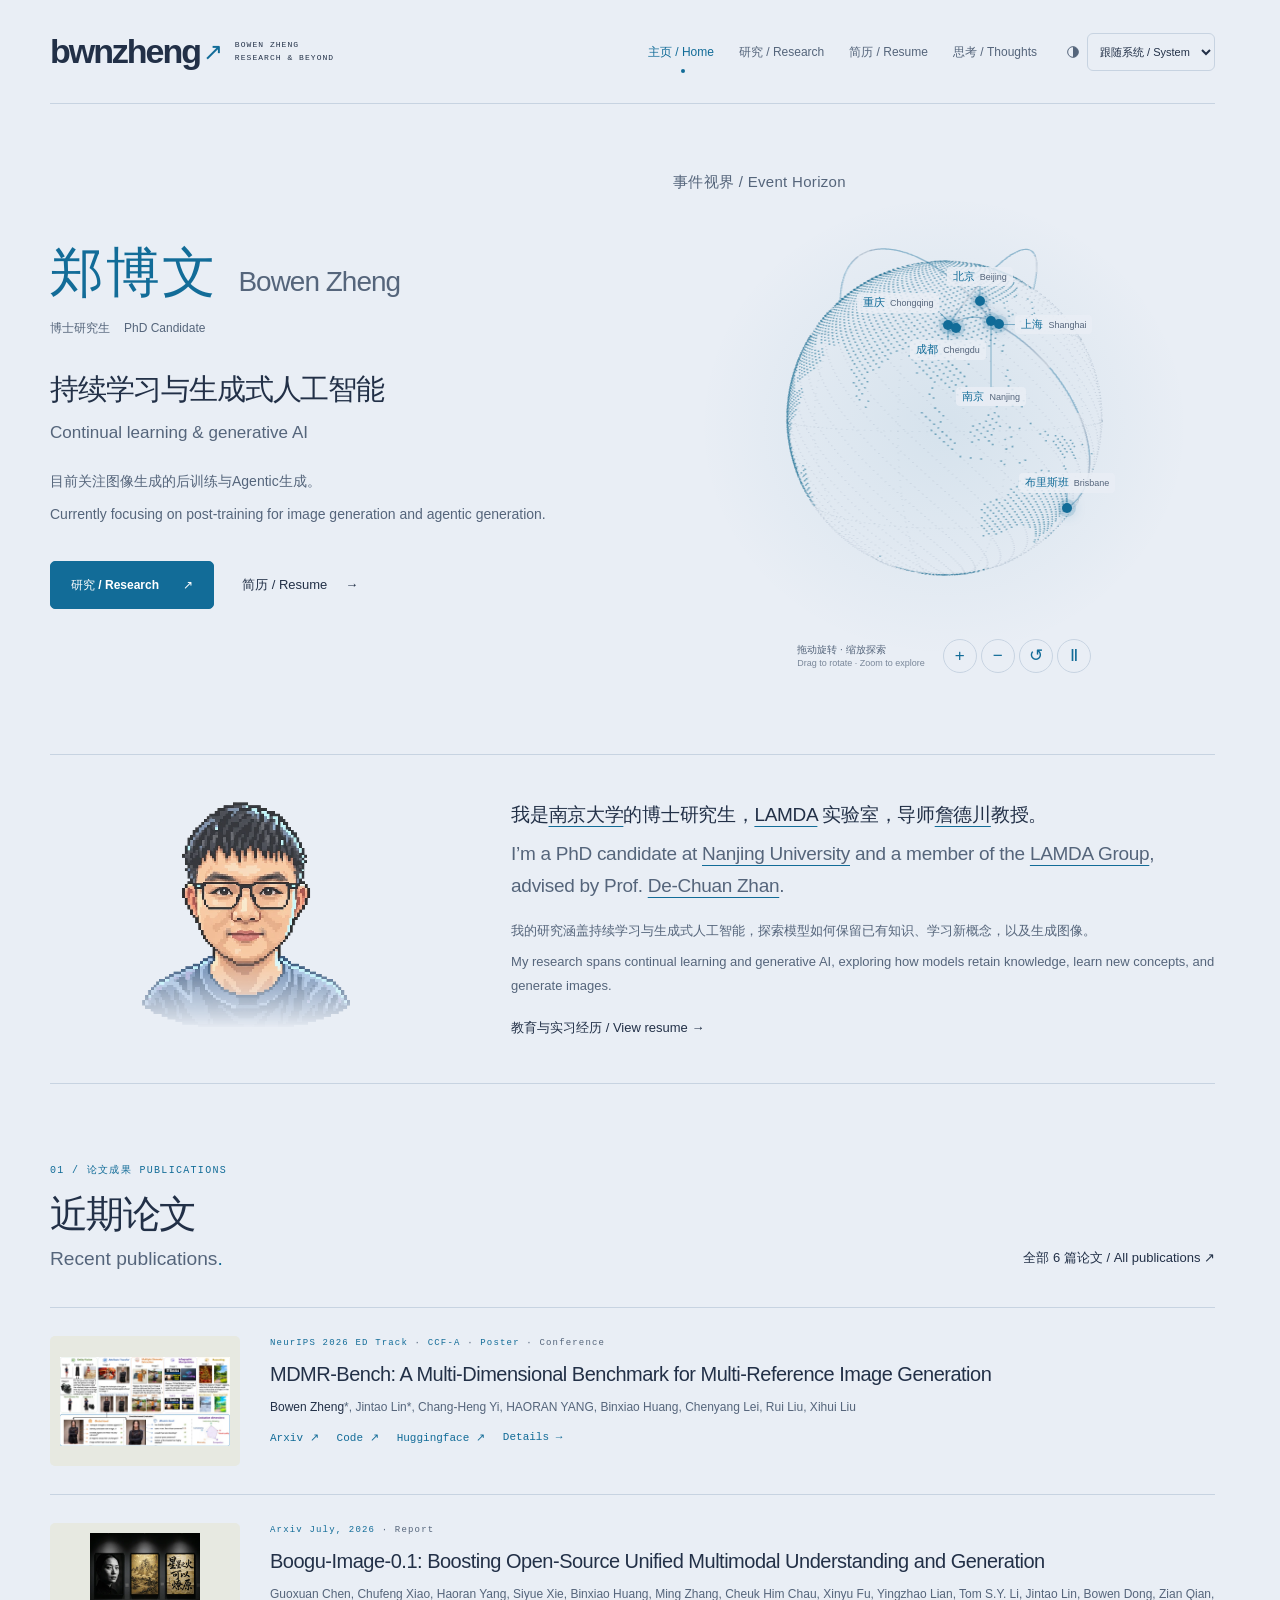
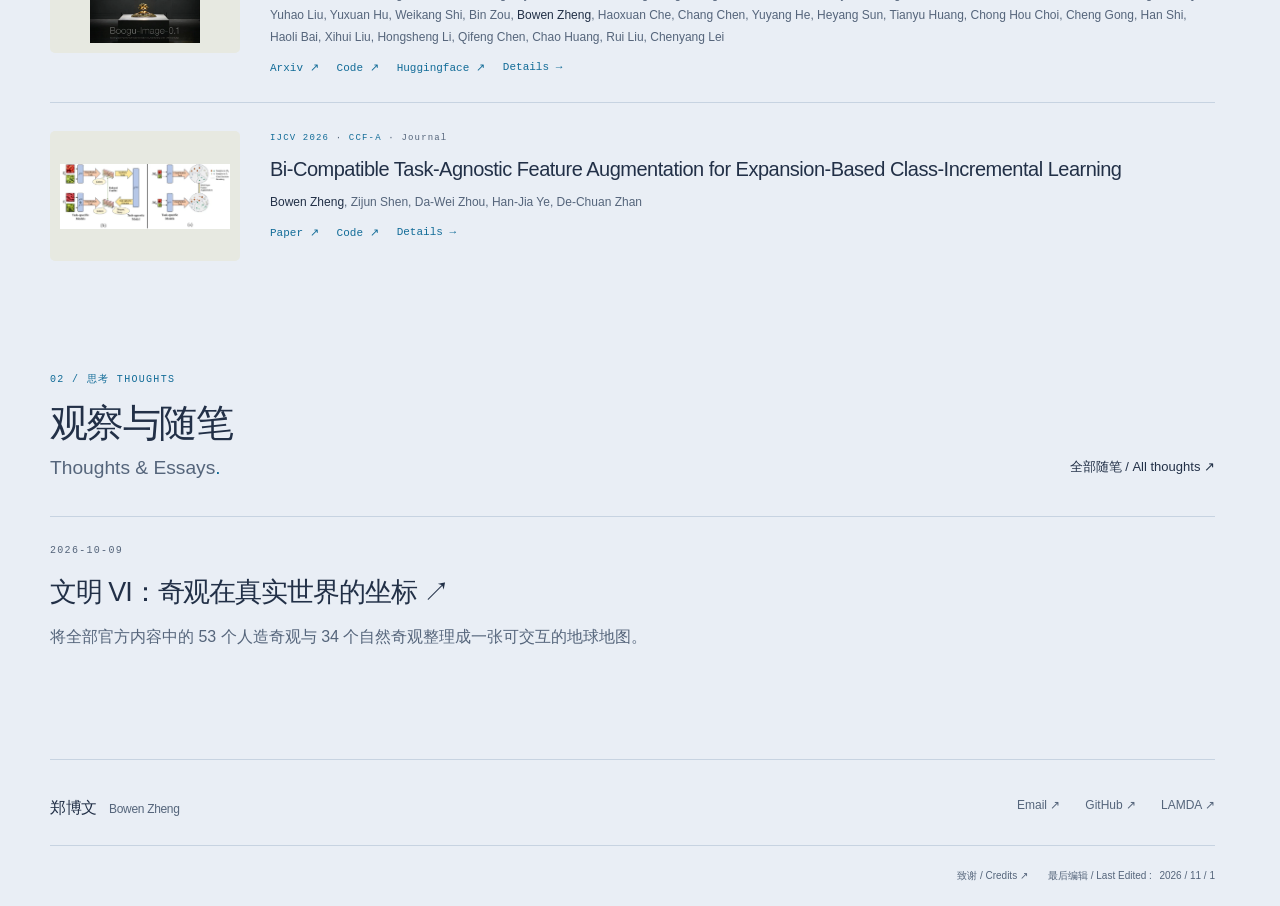
==== commit c597be2e: "Publish website" ====
--- a/index.html
+++ b/index.html
@@ -49,16 +49,19 @@
     { once: true },
   );
 })();
-</script><meta name="generator" content="Astro v7.3.5"><title>主页 · Home · Bowen Zheng</title><link rel="icon" type="image/svg+xml" href="/favicon.svg"><link rel="canonical" href="https://bwnzheng.github.io/"><meta property="og:title" content="主页 · Home · Bowen Zheng"><meta property="og:description" content="Bowen Zheng, PhD candidate at LAMDA, Nanjing University. Research in continual learning, generative models, and agentic image generation."><meta property="og:type" content="website"><meta property="og:url" content="https://bwnzheng.github.io/"><link rel="stylesheet" href="/_astro/BaseLayout.BLHPv5Hu.css"></head><body><a class="skip-link" href="#main">Skip to content</a><header class="site-header wrap"><a class="wordmark" href="/" aria-label="Bowen Zheng home">bwnzheng<span>↗</span><span class="wordmark-caption">BOWEN ZHENG<br>RESEARCH & BEYOND</span></a><div class="header-controls"><nav aria-label="Main navigation"><a href="/" aria-current="page">主页 / Home</a><a href="/research/">研究 / Research</a><a href="/resume/">简历 / Resume</a><a href="/blog/">思考 / Thoughts</a></nav><label class="theme-picker"><svg viewBox="0 0 24 24" fill="none" stroke="currentColor" stroke-width="1.5" aria-hidden="true"><circle cx="12" cy="12" r="8"></circle><path d="M12 4a8 8 0 0 1 0 16Z" fill="currentColor" stroke="none"></path></svg><span class="sr-only">主题 / Color theme</span><select id="theme-select" aria-label="主题 / Color theme"><option value="system">跟随系统 / System</option><option value="light">日间 / Light</option><option value="dark">夜间 / Dark</option></select><script>
+</script><meta name="generator" content="Astro v7.3.5"><title>主页 · Home · Bowen Zheng</title><link rel="icon" type="image/svg+xml" href="/favicon.svg"><link rel="canonical" href="https://bwnzheng.github.io/"><meta property="og:title" content="主页 · Home · Bowen Zheng"><meta property="og:description" content="Bowen Zheng, PhD candidate at LAMDA, Nanjing University. Research in continual learning, generative models, and agentic image generation."><meta property="og:type" content="website"><meta property="og:url" content="https://bwnzheng.github.io/"><link rel="stylesheet" href="/_astro/BaseLayout.ZiGx69Mv.css"></head><body><a class="skip-link" href="#main">Skip to content</a><header class="site-header wrap"><a class="wordmark" href="/" aria-label="Bowen Zheng home">bwnzheng<span>↗</span><span class="wordmark-caption">BOWEN ZHENG<br>RESEARCH & BEYOND</span></a><div class="header-controls"><nav aria-label="Main navigation"><a href="/" aria-current="page">主页 / Home</a><a href="/research/">研究 / Research</a><a href="/resume/">简历 / Resume</a><a href="/blog/">思考 / Thoughts</a></nav><label class="theme-picker"><svg viewBox="0 0 24 24" fill="none" stroke="currentColor" stroke-width="1.5" aria-hidden="true"><circle cx="12" cy="12" r="8"></circle><path d="M12 4a8 8 0 0 1 0 16Z" fill="currentColor" stroke="none"></path></svg><span class="sr-only">主题 / Color theme</span><select id="theme-select" aria-label="主题 / Color theme"><option value="system">跟随系统 / System</option><option value="light">日间 / Light</option><option value="dark">夜间 / Dark</option></select><script>
             // Restore the choice as soon as the control is parsed, before first paint.
             document.getElementById('theme-select').value =
               document.documentElement.dataset.themePreference || 'system';
-          </script></label></div></header><main id="main"><section class="hero wrap"><div class="hero-copy"><h1><span class="chinese-name" lang="zh">郑博文</span><span class="english-name" lang="en">Bowen Zheng</span></h1><p class="hero-role"><span lang="zh">博士研究生</span><span lang="en">PhD Candidate</span></p><h2 class="bilingual-title"><span lang="zh">持续学习与生成式人工智能</span><span class="title-en" lang="en">Continual learning & generative AI</span></h2><p class="hero-description bilingual-copy"><span lang="zh">目前关注图像生成的后训练与Agentic生成。</span><span lang="en">Currently focusing on post-training for image generation and agentic generation.</span></p><div class="hero-actions"><a class="button primary" href="/research/">研究 / Research <span>↗</span></a><a class="text-link" href="/resume/">简历 / Resume <span>→</span></a></div></div><div class="hero-art" role="region" aria-labelledby="event-horizon-title"><h2 id="event-horizon-title" class="globe-section-title"><span lang="zh">事件视界</span> / <span lang="en">Event Horizon</span></h2><style>astro-island,astro-slot,astro-static-slot{display:contents}</style><script>(()=>{var a=(s,i,o)=>{let r=async()=>{await(await s())()},t=typeof i.value=="object"?i.value:void 0,c={rootMargin:t==null?void 0:t.rootMargin},n=new IntersectionObserver(e=>{for(let l of e)if(l.isIntersecting){n.disconnect(),r();break}},c);for(let e of o.children)n.observe(e)};(self.Astro||(self.Astro={})).visible=a;window.dispatchEvent(new Event("astro:visible"));})();</script><script>(()=>{var g=Object.defineProperty;var w=(a,s,c)=>s in a?g(a,s,{enumerable:!0,configurable:!0,writable:!0,value:c}):a[s]=c;var l=(a,s,c)=>w(a,typeof s!="symbol"?s+"":s,c);var E=new Set(["__proto__","constructor","prototype"]);{let a={0:t=>y(t),1:t=>c(t),2:t=>new RegExp(t),3:t=>new Date(t),4:t=>new Map(c(t)),5:t=>new Set(c(t)),6:t=>BigInt(t),7:t=>new URL(t),8:t=>new Uint8Array(t),9:t=>new Uint16Array(t),10:t=>new Uint32Array(t),11:t=>Number.POSITIVE_INFINITY*t},s=t=>{let[p,e]=t;return p in a?a[p](e):void 0},c=t=>t.map(s),y=t=>typeof t!="object"||t===null?t:Object.fromEntries(Object.entries(t).map(([p,e])=>[p,s(e)]));class f extends HTMLElement{constructor(){super(...arguments);l(this,"Component");l(this,"hydrator");l(this,"hydrate",async()=>{var b;if(!this.hydrator||!this.isConnected)return;let e=(b=this.parentElement)==null?void 0:b.closest("astro-island[ssr]");if(e){e.addEventListener("astro:hydrate",this.hydrate,{once:!0});return}let r=this.querySelectorAll("astro-slot"),n={},d=this.querySelectorAll("template[data-astro-template]");for(let o of d){let i=o.closest(this.tagName);i!=null&&i.isSameNode(this)&&(n[o.getAttribute("data-astro-template")||"default"]=o.innerHTML,o.remove())}for(let o of r){let i=o.closest(this.tagName);i!=null&&i.isSameNode(this)&&(n[o.getAttribute("name")||"default"]=o.innerHTML)}let u;try{u=this.hasAttribute("props")?y(JSON.parse(this.getAttribute("props"))):{}}catch(o){let i=this.getAttribute("component-url")||"<unknown>",v=this.getAttribute("component-export");throw v&&(i+=` (export ${v})`),console.error(`[hydrate] Error parsing props for component ${i}`,this.getAttribute("props"),o),o}let h;await this.hydrator(this)(this.Component,u,n,{client:this.getAttribute("client")}),this.removeAttribute("ssr"),this.dispatchEvent(new CustomEvent("astro:hydrate"))});l(this,"unmount",()=>{this.isConnected||this.dispatchEvent(new CustomEvent("astro:unmount"))})}disconnectedCallback(){document.removeEventListener("astro:after-swap",this.unmount),document.addEventListener("astro:after-swap",this.unmount,{once:!0})}connectedCallback(){if(!this.hasAttribute("await-children")||document.readyState==="interactive"||document.readyState==="complete")this.childrenConnectedCallback();else{let e=()=>{document.removeEventListener("DOMContentLoaded",e),r.disconnect(),this.childrenConnectedCallback()},r=new MutationObserver(()=>{var n;((n=this.lastChild)==null?void 0:n.nodeType)===Node.COMMENT_NODE&&this.lastChild.nodeValue==="astro:end"&&(this.lastChild.remove(),e())});r.observe(this,{childList:!0}),document.addEventListener("DOMContentLoaded",e)}}async childrenConnectedCallback(){let e=this.getAttribute("before-hydration-url");e&&await import(e),this.start()}getRetryImportUrl(e){let r=new URL(e,document.baseURI);return r.searchParams.set("astro-retry",Date.now().toString()),r.toString()}async importWithRetry(e){try{return await import(e)}catch(r){return await new Promise(n=>setTimeout(n,1e3)),import(this.getRetryImportUrl(e))}}handleHydrationError(e){let r=this.getAttribute("component-url"),n=new CustomEvent("astro:hydration-error",{cancelable:!0,bubbles:!0,composed:!0,detail:{error:e,componentUrl:r}});this.dispatchEvent(n)&&console.error(`[astro-island] Error hydrating ${r}`,e)}async start(){let e=JSON.parse(this.getAttribute("opts")),r=this.getAttribute("client");if(Astro[r]===void 0){window.addEventListener(`astro:${r}`,()=>this.start(),{once:!0});return}try{await Astro[r](async()=>{let n=this.getAttribute("renderer-url");try{let[d,{default:u}]=await Promise.all([this.importWithRetry(this.getAttribute("component-url")),n?this.importWithRetry(n):Promise.resolve({default:()=>()=>{}})]),h=this.getAttribute("component-export")||"default";if(h.includes(".")){this.Component=d;for(let m of h.split(".")){if(E.has(m)||!this.Component||typeof this.Component!="object"&&typeof this.Component!="function"||!Object.hasOwn(this.Component,m))throw new Error(`Invalid component export path: ${h}`);this.Component=this.Component[m]}}else{if(E.has(h))throw new Error(`Invalid component export path: ${h}`);this.Component=d[h]}return this.hydrator=u,this.hydrate}catch(d){return this.handleHydrationError(d),()=>{}}},e,this)}catch(n){this.handleHydrationError(n)}}attributeChangedCallback(){this.hydrate()}}l(f,"observedAttributes",["props"]),customElements.get("astro-island")||customElements.define("astro-island",f)}})();</script><astro-island uid="Z26B2J3" prefix="r1" component-url="/_astro/HomeGlobe.DfdtUS0n.js" component-export="default" renderer-url="/_astro/client.CLhIxG29.js" props="{}" ssr client="visible" opts="{&quot;name&quot;:&quot;HomeGlobe&quot;,&quot;value&quot;:true}" await-children><div class="dot-globe"><img class="globe-fallback" src="/images/dot-globe.svg" alt="点阵地球仪 · Dot-matrix globe"/><div class="particle-canvas" role="img" tabindex="-1" aria-label="互动点阵地球仪：拖动旋转，滚轮或双指缩放；方向键旋转，加减键缩放，Home 复位。 Interactive globe: drag to rotate, scroll or pinch to zoom; arrow keys rotate, plus/minus zoom, Home resets."></div><div id="_r1R_0_" class="globe-notation-card" hidden=""></div></div><!--astro:end--></astro-island></div></section><section id="about" class="wrap about-section"><div class="about-identity"><img src="/_astro/bowen-pixel-portrait-v2.DuINHfSW_2rHIns.webp" srcset="/_astro/bowen-pixel-portrait-v2.DuINHfSW_Z1UvjON.webp 240w, /_astro/bowen-pixel-portrait-v2.DuINHfSW_2rHIns.webp 480w" alt aria-hidden="true" sizes="(max-width: 760px) 190px, 245px" loading="lazy" decoding="async" width="480" height="499" class="about-avatar-backdrop avatar-night"><img src="/_astro/bowen-pixel-portrait-day.DvXcB3Wx_Z1NHrRp.webp" srcset="/_astro/bowen-pixel-portrait-day.DvXcB3Wx_FYEbb.webp 240w, /_astro/bowen-pixel-portrait-day.DvXcB3Wx_Z1NHrRp.webp 480w" alt aria-hidden="true" sizes="(max-width: 760px) 190px, 245px" loading="lazy" decoding="async" width="480" height="499" class="about-avatar-backdrop avatar-day"></div><div><p class="about-copy bilingual-copy"><span lang="zh">我是<a href="https://www.nju.edu.cn/" target="_blank" rel="noopener noreferrer" rel="noopener noreferrer">南京大学</a>的博士研究生，<a href="https://www.lamda.nju.edu.cn/" target="_blank" rel="noopener noreferrer" rel="noopener noreferrer">LAMDA</a> 实验室，导师<a href="https://www.lamda.nju.edu.cn/zhandc" target="_blank" rel="noopener noreferrer" rel="noopener noreferrer">詹德川</a>教授。</span><span lang="en">I’m a PhD candidate at <a href="https://www.nju.edu.cn/" target="_blank" rel="noopener noreferrer" rel="noopener noreferrer">Nanjing University</a> and a member of the <a href="https://www.lamda.nju.edu.cn/" target="_blank" rel="noopener noreferrer" rel="noopener noreferrer">LAMDA Group</a>, advised by Prof. <a href="https://www.lamda.nju.edu.cn/zhandc" target="_blank" rel="noopener noreferrer" rel="noopener noreferrer">De-Chuan Zhan</a>.</span></p><p class="bilingual-copy"><span lang="zh">我的研究涵盖持续学习与生成式人工智能，探索模型如何保留已有知识、学习新概念，以及生成图像。</span><span lang="en">My research spans continual learning and generative AI, exploring how models retain knowledge, learn new concepts, and generate images.</span></p><a class="text-link" href="/resume/">教育与实习经历 / View resume →</a></div></section><section class="wrap section"><div class="section-heading"><div><p class="eyebrow"><span>01 /</span> <span lang="zh">论文成果</span> <span lang="en">PUBLICATIONS</span></p><h2 class="bilingual-title"><span lang="zh">近期论文</span><span class="title-en" lang="en">Recent publications<span class="accent">.</span></span></h2></div><a class="text-link" href="/resume/#publications">全部 6 篇论文 / All publications ↗</a></div><div class="publication-list"><article class="publication" data-year="2026" data-type="Report" data-search="boogu-image-0.1: boosting open-source unified multimodal understanding and generation guoxuan chen, chufeng xiao, haoran yang, siyue xie, binxiao huang, ming zhang, cheuk him chau, xinyu fu, yingzhao lian, tom s.y. li, jintao lin, bowen dong, zian qian, yuhao liu, yuxuan hu, weikang shi, bin zou, bowen zheng, haoxuan che, chang chen, yuyang he, heyang sun, tianyu huang, chong hou choi, cheng gong, han shi, haoli bai, xihui liu, hongsheng li, qifeng chen, chao huang, rui liu, chenyang lei a competitive open-source image generation and editing model. arxiv july, 2026  "><a class="publication-image" href="/papers/boogu-image/"><img src="/_astro/boogu-image.BDTxETuF_Z9L20n.webp" srcset="/_astro/boogu-image.BDTxETuF_aqdbP.webp 360w, /_astro/boogu-image.BDTxETuF_Z9L20n.webp 720w" alt="boogu-image research overview" sizes="(max-width: 760px) 90vw, 600px" loading="lazy" decoding="async" width="720" height="720"></a><div><p class="eyebrow"><span>Arxiv July, 2026</span> · Report</p><h3><a href="/papers/boogu-image/">Boogu-Image-0.1: Boosting Open-Source Unified Multimodal Understanding and Generation</a></h3><p class="authors">Guoxuan Chen, Chufeng Xiao, Haoran Yang, Siyue Xie, Binxiao Huang, Ming Zhang, Cheuk Him Chau, Xinyu Fu, Yingzhao Lian, Tom S.Y. Li, Jintao Lin, Bowen Dong, Zian Qian, Yuhao Liu, Yuxuan Hu, Weikang Shi, Bin Zou, <strong>Bowen Zheng</strong>, Haoxuan Che, Chang Chen, Yuyang He, Heyang Sun, Tianyu Huang, Chong Hou Choi, Cheng Gong, Han Shi, Haoli Bai, Xihui Liu, Hongsheng Li, Qifeng Chen, Chao Huang, Rui Liu, Chenyang Lei</p><div class="paper-links"><a href="https://arxiv.org/abs/2607.13125" target="_blank" rel="noopener noreferrer" rel="noopener noreferrer">Arxiv ↗
+          </script></label></div></header><main id="main"><section class="hero wrap"><div class="hero-copy"><h1><span class="chinese-name" lang="zh">郑博文</span><span class="english-name" lang="en">Bowen Zheng</span></h1><p class="hero-role"><span lang="zh">博士研究生</span><span lang="en">PhD Candidate</span></p><h2 class="bilingual-title"><span lang="zh">持续学习与生成式人工智能</span><span class="title-en" lang="en">Continual learning & generative AI</span></h2><p class="hero-description bilingual-copy"><span lang="zh">目前关注图像生成的后训练与Agentic生成。</span><span lang="en">Currently focusing on post-training for image generation and agentic generation.</span></p><div class="hero-actions"><a class="button primary" href="/research/">研究 / Research <span>↗</span></a><a class="text-link" href="/resume/">简历 / Resume <span>→</span></a></div></div><div class="hero-art" role="region" aria-labelledby="event-horizon-title"><h2 id="event-horizon-title" class="globe-section-title"><span lang="zh">事件视界</span> / <span lang="en">Event Horizon</span></h2><style>astro-island,astro-slot,astro-static-slot{display:contents}</style><script>(()=>{var a=(s,i,o)=>{let r=async()=>{await(await s())()},t=typeof i.value=="object"?i.value:void 0,c={rootMargin:t==null?void 0:t.rootMargin},n=new IntersectionObserver(e=>{for(let l of e)if(l.isIntersecting){n.disconnect(),r();break}},c);for(let e of o.children)n.observe(e)};(self.Astro||(self.Astro={})).visible=a;window.dispatchEvent(new Event("astro:visible"));})();</script><script>(()=>{var g=Object.defineProperty;var w=(a,s,c)=>s in a?g(a,s,{enumerable:!0,configurable:!0,writable:!0,value:c}):a[s]=c;var l=(a,s,c)=>w(a,typeof s!="symbol"?s+"":s,c);var E=new Set(["__proto__","constructor","prototype"]);{let a={0:t=>y(t),1:t=>c(t),2:t=>new RegExp(t),3:t=>new Date(t),4:t=>new Map(c(t)),5:t=>new Set(c(t)),6:t=>BigInt(t),7:t=>new URL(t),8:t=>new Uint8Array(t),9:t=>new Uint16Array(t),10:t=>new Uint32Array(t),11:t=>Number.POSITIVE_INFINITY*t},s=t=>{let[p,e]=t;return p in a?a[p](e):void 0},c=t=>t.map(s),y=t=>typeof t!="object"||t===null?t:Object.fromEntries(Object.entries(t).map(([p,e])=>[p,s(e)]));class f extends HTMLElement{constructor(){super(...arguments);l(this,"Component");l(this,"hydrator");l(this,"hydrate",async()=>{var b;if(!this.hydrator||!this.isConnected)return;let e=(b=this.parentElement)==null?void 0:b.closest("astro-island[ssr]");if(e){e.addEventListener("astro:hydrate",this.hydrate,{once:!0});return}let r=this.querySelectorAll("astro-slot"),n={},d=this.querySelectorAll("template[data-astro-template]");for(let o of d){let i=o.closest(this.tagName);i!=null&&i.isSameNode(this)&&(n[o.getAttribute("data-astro-template")||"default"]=o.innerHTML,o.remove())}for(let o of r){let i=o.closest(this.tagName);i!=null&&i.isSameNode(this)&&(n[o.getAttribute("name")||"default"]=o.innerHTML)}let u;try{u=this.hasAttribute("props")?y(JSON.parse(this.getAttribute("props"))):{}}catch(o){let i=this.getAttribute("component-url")||"<unknown>",v=this.getAttribute("component-export");throw v&&(i+=` (export ${v})`),console.error(`[hydrate] Error parsing props for component ${i}`,this.getAttribute("props"),o),o}let h;await this.hydrator(this)(this.Component,u,n,{client:this.getAttribute("client")}),this.removeAttribute("ssr"),this.dispatchEvent(new CustomEvent("astro:hydrate"))});l(this,"unmount",()=>{this.isConnected||this.dispatchEvent(new CustomEvent("astro:unmount"))})}disconnectedCallback(){document.removeEventListener("astro:after-swap",this.unmount),document.addEventListener("astro:after-swap",this.unmount,{once:!0})}connectedCallback(){if(!this.hasAttribute("await-children")||document.readyState==="interactive"||document.readyState==="complete")this.childrenConnectedCallback();else{let e=()=>{document.removeEventListener("DOMContentLoaded",e),r.disconnect(),this.childrenConnectedCallback()},r=new MutationObserver(()=>{var n;((n=this.lastChild)==null?void 0:n.nodeType)===Node.COMMENT_NODE&&this.lastChild.nodeValue==="astro:end"&&(this.lastChild.remove(),e())});r.observe(this,{childList:!0}),document.addEventListener("DOMContentLoaded",e)}}async childrenConnectedCallback(){let e=this.getAttribute("before-hydration-url");e&&await import(e),this.start()}getRetryImportUrl(e){let r=new URL(e,document.baseURI);return r.searchParams.set("astro-retry",Date.now().toString()),r.toString()}async importWithRetry(e){try{return await import(e)}catch(r){return await new Promise(n=>setTimeout(n,1e3)),import(this.getRetryImportUrl(e))}}handleHydrationError(e){let r=this.getAttribute("component-url"),n=new CustomEvent("astro:hydration-error",{cancelable:!0,bubbles:!0,composed:!0,detail:{error:e,componentUrl:r}});this.dispatchEvent(n)&&console.error(`[astro-island] Error hydrating ${r}`,e)}async start(){let e=JSON.parse(this.getAttribute("opts")),r=this.getAttribute("client");if(Astro[r]===void 0){window.addEventListener(`astro:${r}`,()=>this.start(),{once:!0});return}try{await Astro[r](async()=>{let n=this.getAttribute("renderer-url");try{let[d,{default:u}]=await Promise.all([this.importWithRetry(this.getAttribute("component-url")),n?this.importWithRetry(n):Promise.resolve({default:()=>()=>{}})]),h=this.getAttribute("component-export")||"default";if(h.includes(".")){this.Component=d;for(let m of h.split(".")){if(E.has(m)||!this.Component||typeof this.Component!="object"&&typeof this.Component!="function"||!Object.hasOwn(this.Component,m))throw new Error(`Invalid component export path: ${h}`);this.Component=this.Component[m]}}else{if(E.has(h))throw new Error(`Invalid component export path: ${h}`);this.Component=d[h]}return this.hydrator=u,this.hydrate}catch(d){return this.handleHydrationError(d),()=>{}}},e,this)}catch(n){this.handleHydrationError(n)}}attributeChangedCallback(){this.hydrate()}}l(f,"observedAttributes",["props"]),customElements.get("astro-island")||customElements.define("astro-island",f)}})();</script><astro-island uid="Z26B2J3" prefix="r1" component-url="/_astro/HomeGlobe.DfdtUS0n.js" component-export="default" renderer-url="/_astro/client.CLhIxG29.js" props="{}" ssr client="visible" opts="{&quot;name&quot;:&quot;HomeGlobe&quot;,&quot;value&quot;:true}" await-children><div class="dot-globe"><img class="globe-fallback" src="/images/dot-globe.svg" alt="点阵地球仪 · Dot-matrix globe"/><div class="particle-canvas" role="img" tabindex="-1" aria-label="互动点阵地球仪：拖动旋转，滚轮或双指缩放；方向键旋转，加减键缩放，Home 复位。 Interactive globe: drag to rotate, scroll or pinch to zoom; arrow keys rotate, plus/minus zoom, Home resets."></div><div id="_r1R_0_" class="globe-notation-card" hidden=""></div></div><!--astro:end--></astro-island></div></section><section id="about" class="wrap about-section"><div class="about-identity"><img src="/_astro/bowen-pixel-portrait-v2.DuINHfSW_2rHIns.webp" srcset="/_astro/bowen-pixel-portrait-v2.DuINHfSW_Z1UvjON.webp 240w, /_astro/bowen-pixel-portrait-v2.DuINHfSW_2rHIns.webp 480w" alt aria-hidden="true" sizes="(max-width: 760px) 190px, 245px" loading="lazy" decoding="async" width="480" height="499" class="about-avatar-backdrop avatar-night"><img src="/_astro/bowen-pixel-portrait-day.DvXcB3Wx_Z1NHrRp.webp" srcset="/_astro/bowen-pixel-portrait-day.DvXcB3Wx_FYEbb.webp 240w, /_astro/bowen-pixel-portrait-day.DvXcB3Wx_Z1NHrRp.webp 480w" alt aria-hidden="true" sizes="(max-width: 760px) 190px, 245px" loading="lazy" decoding="async" width="480" height="499" class="about-avatar-backdrop avatar-day"></div><div><p class="about-copy bilingual-copy"><span lang="zh">我是<a href="https://www.nju.edu.cn/" target="_blank" rel="noopener noreferrer" rel="noopener noreferrer">南京大学</a>的博士研究生，<a href="https://www.lamda.nju.edu.cn/" target="_blank" rel="noopener noreferrer" rel="noopener noreferrer">LAMDA</a> 实验室，导师<a href="https://www.lamda.nju.edu.cn/zhandc" target="_blank" rel="noopener noreferrer" rel="noopener noreferrer">詹德川</a>教授。</span><span lang="en">I’m a PhD candidate at <a href="https://www.nju.edu.cn/" target="_blank" rel="noopener noreferrer" rel="noopener noreferrer">Nanjing University</a> and a member of the <a href="https://www.lamda.nju.edu.cn/" target="_blank" rel="noopener noreferrer" rel="noopener noreferrer">LAMDA Group</a>, advised by Prof. <a href="https://www.lamda.nju.edu.cn/zhandc" target="_blank" rel="noopener noreferrer" rel="noopener noreferrer">De-Chuan Zhan</a>.</span></p><p class="bilingual-copy"><span lang="zh">我的研究涵盖持续学习与生成式人工智能，探索模型如何保留已有知识、学习新概念，以及生成图像。</span><span lang="en">My research spans continual learning and generative AI, exploring how models retain knowledge, learn new concepts, and generate images.</span></p><a class="text-link" href="/resume/">教育与实习经历 / View resume →</a></div></section><section class="wrap section"><div class="section-heading"><div><p class="eyebrow"><span>01 /</span> <span lang="zh">论文成果</span> <span lang="en">PUBLICATIONS</span></p><h2 class="bilingual-title"><span lang="zh">近期论文</span><span class="title-en" lang="en">Recent publications<span class="accent">.</span></span></h2></div><a class="text-link" href="/resume/#publications">全部 6 篇论文 / All publications ↗</a></div><div class="publication-list"><article class="publication" data-year="2026" data-type="Conference" data-search="mdmr-bench: a multi-dimensional benchmark for multi-reference image generation bowen zheng*, jintao lin*, chang-heng yi, haoran yang, binxiao huang, chenyang lei, rui liu, xihui liu multi-reference image generation, evaluation benchmark, checklist-based evaluation. neurips 2026 ed track ccf-a poster"><a class="publication-image" href="/papers/mdmr-bench/"><img src="/_astro/mdmr-bench.DdKiKi-2_Z1JyHmh.webp" srcset="/_astro/mdmr-bench.DdKiKi-2_Z1KBf66.webp 360w, /_astro/mdmr-bench.DdKiKi-2_Z1JyHmh.webp 720w" alt="mdmr-bench research overview" sizes="(max-width: 760px) 90vw, 600px" loading="lazy" decoding="async" width="720" height="377"></a><div><p class="eyebrow"><span>NeurIPS 2026 ED Track</span> · <span>CCF-A</span> · <span>Poster</span> · Conference</p><h3><a href="/papers/mdmr-bench/">MDMR-Bench: A Multi-Dimensional Benchmark for Multi-Reference Image Generation</a></h3><p class="authors"><strong>Bowen Zheng</strong>*, Jintao Lin*, Chang-Heng Yi, HAORAN YANG, Binxiao Huang, Chenyang Lei, Rui Liu, Xihui Liu</p><div class="paper-links"><a href="https://arxiv.org/abs/2610.32459v1" target="_blank" rel="noopener noreferrer" rel="noopener noreferrer">Arxiv ↗
+            </a><a href="https://github.com/LHRYANG/MDMR-Bench" target="_blank" rel="noopener noreferrer" rel="noopener noreferrer">Code ↗
+            </a><a href="https://huggingface.co/datasets/MDMR-Bench/MDMR-Bench" target="_blank" rel="noopener noreferrer" rel="noopener noreferrer">Huggingface ↗
+            </a><a href="/papers/mdmr-bench/">Details →</a></div></div></article><article class="publication" data-year="2026" data-type="Report" data-search="boogu-image-0.1: boosting open-source unified multimodal understanding and generation guoxuan chen, chufeng xiao, haoran yang, siyue xie, binxiao huang, ming zhang, cheuk him chau, xinyu fu, yingzhao lian, tom s.y. li, jintao lin, bowen dong, zian qian, yuhao liu, yuxuan hu, weikang shi, bin zou, bowen zheng, haoxuan che, chang chen, yuyang he, heyang sun, tianyu huang, chong hou choi, cheng gong, han shi, haoli bai, xihui liu, hongsheng li, qifeng chen, chao huang, rui liu, chenyang lei a competitive open-source image generation and editing model. arxiv july, 2026  "><a class="publication-image" href="/papers/boogu-image/"><img src="/_astro/boogu-image.BDTxETuF_Z9L20n.webp" srcset="/_astro/boogu-image.BDTxETuF_aqdbP.webp 360w, /_astro/boogu-image.BDTxETuF_Z9L20n.webp 720w" alt="boogu-image research overview" sizes="(max-width: 760px) 90vw, 600px" loading="lazy" decoding="async" width="720" height="720"></a><div><p class="eyebrow"><span>Arxiv July, 2026</span> · Report</p><h3><a href="/papers/boogu-image/">Boogu-Image-0.1: Boosting Open-Source Unified Multimodal Understanding and Generation</a></h3><p class="authors">Guoxuan Chen, Chufeng Xiao, Haoran Yang, Siyue Xie, Binxiao Huang, Ming Zhang, Cheuk Him Chau, Xinyu Fu, Yingzhao Lian, Tom S.Y. Li, Jintao Lin, Bowen Dong, Zian Qian, Yuhao Liu, Yuxuan Hu, Weikang Shi, Bin Zou, <strong>Bowen Zheng</strong>, Haoxuan Che, Chang Chen, Yuyang He, Heyang Sun, Tianyu Huang, Chong Hou Choi, Cheng Gong, Han Shi, Haoli Bai, Xihui Liu, Hongsheng Li, Qifeng Chen, Chao Huang, Rui Liu, Chenyang Lei</p><div class="paper-links"><a href="https://arxiv.org/abs/2607.13125" target="_blank" rel="noopener noreferrer" rel="noopener noreferrer">Arxiv ↗
             </a><a href="https://github.com/boogu-project/Boogu-Image" target="_blank" rel="noopener noreferrer" rel="noopener noreferrer">Code ↗
             </a><a href="https://huggingface.co/Boogu" target="_blank" rel="noopener noreferrer" rel="noopener noreferrer">Huggingface ↗
-            </a><a href="/papers/boogu-image/">Details →</a></div></div></article><article class="publication" data-year="2026" data-type="Conference" data-search="mdmr-bench: a multi-dimensional benchmark for multi-reference image generation bowen zheng*, jintao lin*, chang-heng yi, haoran yang, binxiao huang, chenyang lei, rui liu, xihui liu multi-reference image generation, evaluation benchmark, checklist-based evaluation. neurips 2026 ed track ccf-a poster"><a class="publication-image" href="/papers/mdmr-bench/"><img src="/_astro/mdmr-bench.DdKiKi-2_Z1JyHmh.webp" srcset="/_astro/mdmr-bench.DdKiKi-2_Z1KBf66.webp 360w, /_astro/mdmr-bench.DdKiKi-2_Z1JyHmh.webp 720w" alt="mdmr-bench research overview" sizes="(max-width: 760px) 90vw, 600px" loading="lazy" decoding="async" width="720" height="377"></a><div><p class="eyebrow"><span>NeurIPS 2026 ED Track</span> · <span>CCF-A</span> · <span>Poster</span> · Conference</p><h3><a href="/papers/mdmr-bench/">MDMR-Bench: A Multi-Dimensional Benchmark for Multi-Reference Image Generation</a></h3><p class="authors"><strong>Bowen Zheng</strong>*, Jintao Lin*, Chang-Heng Yi, HAORAN YANG, Binxiao Huang, Chenyang Lei, Rui Liu, Xihui Liu</p><div class="paper-links"><a href="/papers/mdmr-bench/">Details →</a></div></div></article><article class="publication" data-year="2026" data-type="Journal" data-search="bi-compatible task-agnostic feature augmentation for expansion-based class-incremental learning bowen zheng, zijun shen, da-wei zhou, han-jia ye, de-chuan zhan machine learning, continual learning, bi-compatible continual learning ijcv 2026 ccf-a "><a class="publication-image" href="/papers/bitfea/"><img src="/_astro/bitfea.6OL5MgjG_1FLAN7.webp" srcset="/_astro/bitfea.6OL5MgjG_Z1xOLQ2.webp 360w, /_astro/bitfea.6OL5MgjG_1FLAN7.webp 720w" alt="bitfea research overview" sizes="(max-width: 760px) 90vw, 600px" loading="lazy" decoding="async" width="720" height="275"></a><div><p class="eyebrow"><span>IJCV 2026</span> · <span>CCF-A</span> · Journal</p><h3><a href="/papers/bitfea/">Bi-Compatible Task-Agnostic Feature Augmentation for Expansion-Based Class-Incremental Learning</a></h3><p class="authors"><strong>Bowen Zheng</strong>, Zijun Shen, Da-Wei Zhou, Han-Jia Ye, De-Chuan Zhan</p><div class="paper-links"><a href="https://link.springer.com/article/10.1007/s11263-026-02949-2" target="_blank" rel="noopener noreferrer" rel="noopener noreferrer">Paper ↗
+            </a><a href="/papers/boogu-image/">Details →</a></div></div></article><article class="publication" data-year="2026" data-type="Journal" data-search="bi-compatible task-agnostic feature augmentation for expansion-based class-incremental learning bowen zheng, zijun shen, da-wei zhou, han-jia ye, de-chuan zhan machine learning, continual learning, bi-compatible continual learning ijcv 2026 ccf-a "><a class="publication-image" href="/papers/bitfea/"><img src="/_astro/bitfea.6OL5MgjG_1FLAN7.webp" srcset="/_astro/bitfea.6OL5MgjG_Z1xOLQ2.webp 360w, /_astro/bitfea.6OL5MgjG_1FLAN7.webp 720w" alt="bitfea research overview" sizes="(max-width: 760px) 90vw, 600px" loading="lazy" decoding="async" width="720" height="275"></a><div><p class="eyebrow"><span>IJCV 2026</span> · <span>CCF-A</span> · Journal</p><h3><a href="/papers/bitfea/">Bi-Compatible Task-Agnostic Feature Augmentation for Expansion-Based Class-Incremental Learning</a></h3><p class="authors"><strong>Bowen Zheng</strong>, Zijun Shen, Da-Wei Zhou, Han-Jia Ye, De-Chuan Zhan</p><div class="paper-links"><a href="https://link.springer.com/article/10.1007/s11263-026-02949-2" target="_blank" rel="noopener noreferrer" rel="noopener noreferrer">Paper ↗
             </a><a href="https://github.com/bwnzheng/BitFea_IJCV2026" target="_blank" rel="noopener noreferrer" rel="noopener noreferrer">Code ↗
-            </a><a href="/papers/bitfea/">Details →</a></div></div></article></div></section><section class="wrap section"><div class="section-heading"><div><p class="eyebrow"><span>02 /</span> <span lang="zh">思考</span> <span lang="en">THOUGHTS</span></p><h2 class="bilingual-title"><span lang="zh">观察与随笔</span><span class="title-en" lang="en">Thoughts & Essays<span class="accent">.</span></span></h2></div><a class="text-link" href="/blog/">全部随笔 / All thoughts ↗</a></div><div class="notes-list"><a href="/blog/civ6-wonders/"><p class="eyebrow">2026-10-09</p><h2>文明 VI：奇观在真实世界的坐标 ↗</h2><p>将全部官方内容中的 53 个人造奇观与 34 个自然奇观整理成一张可交互的地球地图。</p></a></div></section></main><footer class="wrap site-footer"><div><a class="footer-name" href="/"><span lang="zh">郑博文</span><span lang="en">Bowen Zheng</span></a></div><div class="footer-links"><a href="mailto:zhengbw@lamda.nju.edu.cn">Email ↗</a><a href="https://github.com/bwnzheng" target="_blank" rel="noopener noreferrer" rel="noopener noreferrer">GitHub ↗</a><a href="https://www.lamda.nju.edu.cn/" target="_blank" rel="noopener noreferrer" rel="noopener noreferrer">LAMDA ↗</a></div><div class="footer-bottom"><a href="/credits/">致谢 / Credits ↗</a><div class="footer-editing"><span lang="zh">最后编辑</span> / <span lang="en">Last Edited</span> :<time datetime="2026-10-07">2026 / 10 / 7</time></div></div></footer><script>(() => {
+            </a><a href="/papers/bitfea/">Details →</a></div></div></article></div></section><section class="wrap section"><div class="section-heading"><div><p class="eyebrow"><span>02 /</span> <span lang="zh">思考</span> <span lang="en">THOUGHTS</span></p><h2 class="bilingual-title"><span lang="zh">观察与随笔</span><span class="title-en" lang="en">Thoughts & Essays<span class="accent">.</span></span></h2></div><a class="text-link" href="/blog/">全部随笔 / All thoughts ↗</a></div><div class="notes-list"><a href="/blog/civ6-wonders/"><p class="eyebrow">2026-10-09</p><h2>文明 VI：奇观在真实世界的坐标 ↗</h2><p>将全部官方内容中的 53 个人造奇观与 34 个自然奇观整理成一张可交互的地球地图。</p></a></div></section></main><footer class="wrap site-footer"><div><a class="footer-name" href="/"><span lang="zh">郑博文</span><span lang="en">Bowen Zheng</span></a></div><div class="footer-links"><a href="mailto:zhengbw@lamda.nju.edu.cn">Email ↗</a><a href="https://github.com/bwnzheng" target="_blank" rel="noopener noreferrer" rel="noopener noreferrer">GitHub ↗</a><a href="https://www.lamda.nju.edu.cn/" target="_blank" rel="noopener noreferrer" rel="noopener noreferrer">LAMDA ↗</a></div><div class="footer-bottom"><a href="/credits/">致谢 / Credits ↗</a><div class="footer-editing"><span lang="zh">最后编辑</span> / <span lang="en">Last Edited</span> :<time datetime="2026-11-01">2026 / 11 / 1</time></div></div></footer><script>(() => {
   // This script restores the position; disable competing browser restoration.
   history.scrollRestoration = 'manual';
   const storageKey = `page-state:${location.pathname}${location.search}`;
--- a/_astro/BaseLayout.ZiGx69Mv.css
+++ b/_astro/BaseLayout.ZiGx69Mv.css
@@ -0,0 +1,2 @@
+/*! tailwindcss v4.3.3 | MIT License | https://tailwindcss.com */
+@layer properties{@supports (((-webkit-hyphens:none)) and (not (margin-trim:inline))) or ((-moz-orient:inline) and (not (color:rgb(from red r g b)))){*,:before,:after,::backdrop{--tw-rotate-x:initial;--tw-rotate-y:initial;--tw-rotate-z:initial;--tw-skew-x:initial;--tw-skew-y:initial;--tw-border-style:solid;--tw-shadow:0 0 #0000;--tw-shadow-color:initial;--tw-shadow-alpha:100%;--tw-inset-shadow:0 0 #0000;--tw-inset-shadow-color:initial;--tw-inset-shadow-alpha:100%;--tw-ring-color:initial;--tw-ring-shadow:0 0 #0000;--tw-inset-ring-color:initial;--tw-inset-ring-shadow:0 0 #0000;--tw-ring-inset:initial;--tw-ring-offset-width:0px;--tw-ring-offset-color:#fff;--tw-ring-offset-shadow:0 0 #0000;--tw-outline-style:solid;--tw-blur:initial;--tw-brightness:initial;--tw-contrast:initial;--tw-grayscale:initial;--tw-hue-rotate:initial;--tw-invert:initial;--tw-opacity:initial;--tw-saturate:initial;--tw-sepia:initial;--tw-drop-shadow:initial;--tw-drop-shadow-color:initial;--tw-drop-shadow-alpha:100%;--tw-drop-shadow-size:initial}}}@layer theme{:root,:host{--font-sans:-apple-system, BlinkMacSystemFont, "Segoe UI", Roboto, "Helvetica Neue", "Noto Sans", Arial, sans-serif, "Apple Color Emoji", "Segoe UI Emoji", "Segoe UI Symbol", "Noto Color Emoji";--font-mono:ui-monospace, SFMono-Regular, Menlo, Monaco, Consolas, "Liberation Mono", "Courier New", monospace;--default-transition-duration:.15s;--default-transition-timing-function:cubic-bezier(.4, 0, .2, 1);--default-font-family:var(--font-sans);--default-mono-font-family:var(--font-mono)}}@layer base{*,:after,:before,::backdrop{box-sizing:border-box;border:0 solid;margin:0;padding:0}::file-selector-button{box-sizing:border-box;border:0 solid;margin:0;padding:0}html,:host{-webkit-text-size-adjust:100%;tab-size:4;line-height:1.5;font-family:var(--default-font-family,-apple-system, BlinkMacSystemFont, "Segoe UI", Roboto, "Helvetica Neue", "Noto Sans", Arial, sans-serif, "Apple Color Emoji", "Segoe UI Emoji", "Segoe UI Symbol", "Noto Color Emoji");font-feature-settings:var(--default-font-feature-settings,normal);font-variation-settings:var(--default-font-variation-settings,normal);-webkit-tap-highlight-color:transparent}hr{height:0;color:inherit;border-top-width:1px}abbr:where([title]){text-decoration:underline dotted}h1,h2,h3,h4,h5,h6{font-size:inherit;font-weight:inherit}a{color:inherit;-webkit-text-decoration:inherit;-webkit-text-decoration:inherit;-webkit-text-decoration:inherit;text-decoration:inherit}b,strong{font-weight:bolder}code,kbd,samp,pre{font-family:var(--default-mono-font-family,ui-monospace, SFMono-Regular, Menlo, Monaco, Consolas, "Liberation Mono", "Courier New", monospace);font-feature-settings:var(--default-mono-font-feature-settings,normal);font-variation-settings:var(--default-mono-font-variation-settings,normal);font-size:1em}small{font-size:80%}sub,sup{vertical-align:baseline;font-size:75%;line-height:0;position:relative}sub{bottom:-.25em}sup{top:-.5em}table{text-indent:0;border-color:inherit;border-collapse:collapse}:-moz-focusring:where(:not(iframe)){outline:auto}progress{vertical-align:baseline}summary{display:list-item}ol,ul,menu{list-style:none}img,svg,video,canvas,audio,iframe,embed,object{vertical-align:middle;display:block}img,video{max-width:100%;height:auto}button,input,select,optgroup,textarea{font:inherit;font-feature-settings:inherit;font-variation-settings:inherit;letter-spacing:inherit;color:inherit;opacity:1;background-color:#0000;border-radius:0}::file-selector-button{font:inherit;font-feature-settings:inherit;font-variation-settings:inherit;letter-spacing:inherit;color:inherit;opacity:1;background-color:#0000;border-radius:0}:where(select:is([multiple],[size])) optgroup{font-weight:bolder}:where(select:is([multiple],[size])) optgroup option{padding-inline-start:20px}::file-selector-button{margin-inline-end:4px}::placeholder{opacity:1}@supports (not ((-webkit-appearance:-apple-pay-button))) or (contain-intrinsic-size:1px){::placeholder{color:currentColor}@supports (color:color-mix(in lab, red, red)){::placeholder{color:color-mix(in oklab, currentcolor 50%, transparent)}}}textarea{resize:vertical}::-webkit-search-decoration{-webkit-appearance:none}::-webkit-date-and-time-value{min-height:1lh;text-align:inherit}::-webkit-datetime-edit{display:inline-flex}::-webkit-datetime-edit-fields-wrapper{padding:0}::-webkit-datetime-edit{padding-block:0}::-webkit-datetime-edit-year-field{padding-block:0}::-webkit-datetime-edit-month-field{padding-block:0}::-webkit-datetime-edit-day-field{padding-block:0}::-webkit-datetime-edit-hour-field{padding-block:0}::-webkit-datetime-edit-minute-field{padding-block:0}::-webkit-datetime-edit-second-field{padding-block:0}::-webkit-datetime-edit-millisecond-field{padding-block:0}::-webkit-datetime-edit-meridiem-field{padding-block:0}::-webkit-calendar-picker-indicator{line-height:1}:-moz-ui-invalid{box-shadow:none}button,input:where([type=button],[type=reset],[type=submit]){appearance:button}::file-selector-button{appearance:button}::-webkit-inner-spin-button{height:auto}::-webkit-outer-spin-button{height:auto}[hidden]:where(:not([hidden=until-found])){display:none!important}}@layer components;@layer utilities{.visible{visibility:visible}.sr-only{clip-path:inset(50%);white-space:nowrap;border-width:0;width:1px;height:1px;margin:-1px;padding:0;position:absolute;overflow:hidden}.fixed{position:fixed}.relative{position:relative}.static{position:static}.block{display:block}.grid{display:grid}.hidden{display:none}.inline{display:inline}.table{display:table}.flex-shrink{flex-shrink:1}.transform{transform:var(--tw-rotate-x,) var(--tw-rotate-y,) var(--tw-rotate-z,) var(--tw-skew-x,) var(--tw-skew-y,)}.resize{resize:both}.flex-wrap{flex-wrap:wrap}.border{border-style:var(--tw-border-style);border-width:1px}.italic{font-style:italic}.ring{--tw-ring-shadow:var(--tw-ring-inset,) 0 0 0 calc(1px + var(--tw-ring-offset-width)) var(--tw-ring-color,currentcolor);box-shadow:var(--tw-inset-shadow), var(--tw-inset-ring-shadow), var(--tw-ring-offset-shadow), var(--tw-ring-shadow), var(--tw-shadow)}.outline{outline-style:var(--tw-outline-style);outline-width:1px}.filter{filter:var(--tw-blur,) var(--tw-brightness,) var(--tw-contrast,) var(--tw-grayscale,) var(--tw-hue-rotate,) var(--tw-invert,) var(--tw-saturate,) var(--tw-sepia,) var(--tw-drop-shadow,)}.transition{transition-property:color,background-color,border-color,outline-color,text-decoration-color,fill,stroke,--tw-gradient-from,--tw-gradient-via,--tw-gradient-to,opacity,box-shadow,transform,translate,scale,rotate,filter,-webkit-backdrop-filter,backdrop-filter,display,content-visibility,overlay,pointer-events;transition-timing-function:var(--tw-ease,var(--default-transition-timing-function));transition-duration:var(--tw-duration,var(--default-transition-duration))}}:root{color:var(--text);background:var(--background);font-synthesis:none;--background:#101310;--text:#e9ece5;--surface:#171c15;--button-text:#1c2514;--accent-hover:#d5ff9a;--globe-land:#c4f578;--globe-ocean:#829866;--globe-grid:#a9c778;--muted:#99a095;--line:#30362d;--accent:#c4f578;color-scheme:dark;font-family:Inter,-apple-system,BlinkMacSystemFont,Segoe UI,PingFang SC,sans-serif}:root[data-theme=light]{--background:#e9eef5;--text:#223047;--surface:#dfe7f1;--muted:#55657b;--line:#c7d3e1;--accent:#126c98;--button-text:#fff;--accent-hover:#0b557d;--globe-land:#2186b1;--globe-ocean:#7494b1;--globe-grid:#527d9e;--field-art-start:#e0e8f3;--field-art-mid:#d7e3f0;--field-art-end:#cad9ea;--field-art-glow:#4bb8e0;--field-art-line:#2784b1;--field-art-node:#dfedf7;--field-art-tile-start:#b7d8ed;--field-art-tile-mid:#90b5da;--field-art-tile-end:#b7b7e2;--field-art-panel:#c4d5e8;--field-art-panel-alt:#b9cde3;--field-art-mountain:#447da9;--field-art-mountain-front:#325d8e;--field-art-sun:#f0f7fc;--field-art-outline:#f4f9ff;color-scheme:light}@media (prefers-color-scheme:light){:root:not([data-theme]){--background:#e9eef5;--text:#223047;--surface:#dfe7f1;--muted:#55657b;--line:#c7d3e1;--accent:#126c98;--button-text:#fff;--accent-hover:#0b557d;--globe-land:#2186b1;--globe-ocean:#7494b1;--globe-grid:#527d9e;--field-art-start:#e0e8f3;--field-art-mid:#d7e3f0;--field-art-end:#cad9ea;--field-art-glow:#4bb8e0;--field-art-line:#2784b1;--field-art-node:#dfedf7;--field-art-tile-start:#b7d8ed;--field-art-tile-mid:#90b5da;--field-art-tile-end:#b7b7e2;--field-art-panel:#c4d5e8;--field-art-panel-alt:#b9cde3;--field-art-mountain:#447da9;--field-art-mountain-front:#325d8e;--field-art-sun:#f0f7fc;--field-art-outline:#f4f9ff;color-scheme:light}}*{box-sizing:border-box}html{scrollbar-gutter:stable;scroll-behavior:smooth;scroll-padding-top:30px}@supports not (scrollbar-gutter:stable){html{overflow-y:scroll}}body{margin:0}a{color:inherit;text-decoration:none;transition:color .2s}a:hover{color:var(--accent)}button,input,select{font:inherit}button,a,input,select{touch-action:manipulation}button:focus-visible,a:focus-visible,input:focus-visible,select:focus-visible{outline:2px solid var(--accent);outline-offset:6px}img{max-width:100%;display:block}p{color:var(--muted);margin:0 0 18px;line-height:1.8}h1,h2,h3{letter-spacing:-.04em;margin:0;font-weight:500;line-height:1.15}h1{font-size:clamp(44px,5.2vw,76px)}h2{font-size:clamp(30px,3vw,42px)}h3{font-size:24px}em{color:var(--accent);font-family:Georgia,Times New Roman,serif;font-weight:400}[hidden]{display:none!important}.wrap{width:min(1240px,100% - 100px);margin-inline:auto}.accent{color:var(--accent)}.eyebrow{letter-spacing:.13em;color:var(--muted);font-family:SFMono-Regular,Consolas,monospace;font-size:10px;font-weight:500;line-height:1.7}.eyebrow>span{color:var(--accent)}.status-dot{background:var(--accent);width:6px;height:6px;box-shadow:0 0 12px var(--accent);border-radius:100%;margin-right:8px;display:inline-block}@supports (color:color-mix(in lab, red, red)){.status-dot{box-shadow:0 0 12px color-mix(in srgb, var(--accent) 25%, transparent)}}.text-link{align-items:center;gap:18px;font-size:13px;display:inline-flex}.skip-link{background:var(--accent);color:var(--button-text);z-index:5;padding:12px;position:absolute;top:-80px;left:20px}.skip-link:focus{top:8px}.site-header{border-bottom:1px solid var(--line);justify-content:space-between;align-items:center;gap:30px;height:104px;display:flex}.wordmark{letter-spacing:-.06em;align-items:center;font-size:34px;font-weight:650;display:flex}.wordmark>span:first-child{color:var(--accent);margin:0 14px 0 3px;font-size:24px}.wordmark-caption{letter-spacing:.13em;font-family:monospace;font-size:8px;font-weight:400;line-height:1.6}.site-header nav{color:var(--muted);gap:25px;font-size:12px;display:flex}.site-header nav a{padding:14px 0;position:relative}.site-header nav a[aria-current]{color:var(--accent)}.site-header nav a[aria-current]:after{content:"";background:var(--accent);border-radius:50%;width:4px;height:4px;position:absolute;bottom:2px;left:50%}.header-controls{align-items:center;gap:28px;display:flex}.theme-picker{color:var(--muted);align-items:center;gap:6px;display:flex}.theme-picker svg{flex-shrink:0;width:16px;height:16px}.theme-picker select{border:1px solid var(--line);background:var(--background);max-width:155px;min-height:38px;color:var(--text);cursor:pointer;border-radius:6px;padding:6px 8px;font-size:11px}.theme-picker select:hover{border-color:var(--accent)}:root[data-theme=light] .globe-fallback{filter:brightness(.6)sepia()saturate(2)hue-rotate(155deg)}.hero{grid-template-columns:1.15fr 1fr;align-items:center;min-height:650px;padding-top:32px;padding-bottom:38px;display:grid;position:relative}.hero-copy{z-index:1;position:relative}.hero h1{letter-spacing:-.055em;flex-wrap:wrap;align-items:baseline;gap:8px 20px;font-size:clamp(42px,4.2vw,62px);display:flex}.chinese-name{color:var(--accent);letter-spacing:.04em;font-family:Kaiti SC,STKaiti,KaiTi,楷体,serif;font-size:1em;font-weight:400}.english-name{color:var(--muted);letter-spacing:-.035em;font-size:.52em;font-weight:400}.hero-role{color:var(--muted);flex-wrap:wrap;gap:6px 14px;margin-top:14px;font-size:12px;line-height:1.6;display:flex}.hero h2{margin-top:30px;font-size:clamp(24px,2.3vw,32px);line-height:1.4}.hero h2 .title-en{font-size:.58em;line-height:1.5}.hero-description{margin-top:24px;font-size:14px;line-height:1.8}.hero-actions{align-items:center;gap:28px;margin-top:33px;display:flex}.button{border:1px solid var(--line);border-radius:5px;align-items:center;gap:24px;padding:14px 20px;font-size:12px;display:inline-flex}.primary{background:var(--accent);color:var(--button-text);border-color:var(--accent);font-weight:600}.primary:hover{color:var(--button-text);background:var(--accent-hover)}.hero-art{isolation:isolate;background:radial-gradient(ellipse at center, var(--accent), transparent 64%);height:510px;position:relative}@supports (color:color-mix(in lab, red, red)){.hero-art{background:radial-gradient(ellipse at center, color-mix(in srgb, var(--accent) 9%, transparent), transparent 64%)}}.hero-art{overflow:hidden}.particle-canvas{position:absolute;inset:0}.particle-canvas canvas{display:block}.hero .globe-section-title{letter-spacing:.02em;color:var(--muted);margin:0;font-size:15px;font-weight:500;line-height:1.5;position:absolute;top:0;left:0}.dot-globe{height:480px;position:relative}.hero-art .dot-globe{height:auto;position:absolute;inset:32px 0 0}.globe-fallback{object-fit:contain;pointer-events:none;width:100%;height:calc(100% - 48px);position:absolute}.dot-globe.is-ready:not(.has-error) .globe-fallback{display:none}.dot-globe .particle-canvas{visibility:hidden;cursor:grab;touch-action:pan-y;border-radius:12px;bottom:48px}.dot-globe.is-ready:not(.has-error) .particle-canvas{visibility:visible}.dot-globe .particle-canvas:active{cursor:grabbing}.globe-markers{pointer-events:none;position:absolute;inset:0 0 48px}.globe-marker{pointer-events:auto;cursor:pointer;width:20px;height:20px;color:var(--globe-marker-color,var(--accent));text-align:left;border-radius:6px;padding:0;position:absolute;transform:translate(-50%,-50%)}.globe-marker[hidden]{display:none}.globe-marker-line{background:var(--globe-marker-color,var(--accent));height:1px;position:absolute;top:10px;left:10px}@supports (color:color-mix(in lab, red, red)){.globe-marker-line{background:color-mix(in srgb, var(--globe-marker-color,var(--accent)) 46%, transparent)}}.globe-marker-line{transform-origin:0;pointer-events:none}.globe-marker-dot{width:var(--globe-marker-size,10px);height:var(--globe-marker-size,10px);background:var(--globe-marker-color,var(--accent));box-shadow:0 0 0 4px var(--globe-marker-color,var(--accent)), 0 0 14px var(--globe-marker-color,var(--accent));border-radius:50%;position:absolute;top:50%;left:50%;transform:translate(-50%,-50%)}@supports (color:color-mix(in lab, red, red)){.globe-marker-dot{box-shadow:0 0 0 4px color-mix(in srgb, var(--globe-marker-color,var(--accent)) 15%, transparent), 0 0 14px color-mix(in srgb, var(--globe-marker-color,var(--accent)) 40%, transparent)}}.globe-marker-name{white-space:nowrap;background:var(--background);border-radius:4px;width:max-content;padding:3px 6px;position:absolute}@supports (color:color-mix(in lab, red, red)){.globe-marker-name{background:color-mix(in srgb, var(--background) 85%, transparent)}}.globe-marker-name{align-items:baseline;gap:5px;padding-block:2px;font-size:11px;line-height:1.4;display:flex}.globe-marker-name>span{display:inline}.globe-marker-name>[lang=en]{color:var(--muted);font-size:9px}.globe-notation-card{border:1px solid var(--accent);position:absolute;bottom:60px;left:12px;right:12px}@supports (color:color-mix(in lab, red, red)){.globe-notation-card{border:1px solid color-mix(in srgb, var(--accent) 25%, transparent)}}.globe-notation-card{background:var(--background);border-radius:8px;padding:12px 14px}@supports (color:color-mix(in lab, red, red)){.globe-notation-card{background:color-mix(in srgb, var(--background) 95%, transparent)}}.globe-notation-card{z-index:3}.globe-notation-title{color:var(--accent);flex-wrap:wrap;align-items:baseline;gap:8px;padding-right:25px;font-size:16px;line-height:1.4;display:flex}.globe-notation-title>[lang=en]{color:var(--muted);font-size:12px;font-weight:400}.globe-event-table{border-collapse:collapse;width:100%;margin-top:6px;font-size:11px;line-height:1.45}.globe-event-table td{vertical-align:top;padding:7px 0}.globe-event-table tr+tr td{border-top:1px solid var(--line)}.globe-event-table tr:last-child td{padding-bottom:0}.globe-event-copy{gap:6px;display:flex}.globe-event-bullet{color:var(--accent)}.globe-event-table .bilingual-copy>[lang=en]{margin-top:3px;font-size:10px}.globe-event-table .globe-event-date{text-align:right;white-space:nowrap;color:var(--muted);font-variant-numeric:tabular-nums;padding-left:10px;font-size:10px}.globe-notation-card{max-height:calc(100% - 78px);overflow-y:auto}.globe-event-ongoing{vertical-align:top;flex-direction:column;display:inline-flex}.globe-event-ongoing>[lang=en]{font-size:8px}.globe-notation-close{width:32px;height:32px;color:var(--muted);cursor:pointer;font-size:22px;position:absolute;top:6px;right:6px}.globe-notation-close:hover{color:var(--accent)}.globe-tools{justify-content:center;align-items:center;gap:18px;display:flex;position:absolute;bottom:8px;left:0;right:0}.globe-hint{color:var(--muted);margin:0;font-size:10px;line-height:1.5}.globe-hint>span{display:block}.globe-hint>[lang=en]{opacity:.75;font-size:9px}.globe-buttons{gap:4px;display:flex}.globe-buttons button{border:1px solid var(--line);width:34px;height:34px;color:var(--accent);cursor:pointer;background:var(--background);border-radius:50%;font-size:17px}.globe-buttons button:hover{border-color:var(--accent);background:var(--accent)}@supports (color:color-mix(in lab, red, red)){.globe-buttons button:hover{background:color-mix(in srgb, var(--accent) 7%, transparent)}}@media (width<=760px){.globe-tools{gap:10px}.globe-buttons button{width:36px;height:36px}}.about-section{border-top:1px solid var(--line);border-bottom:1px solid var(--line);grid-template-columns:1fr 1.8fr;gap:70px;padding-block:44px;display:grid}.about-identity{align-self:start;align-items:center;gap:22px;display:flex}.about-identity img{object-fit:cover;filter:grayscale(.35);border-radius:4px}.about-identity p{margin-bottom:6px;font-size:13px}.about-identity .eyebrow{font-size:9px}.about-copy{letter-spacing:-.015em;color:var(--text);font-size:19px;line-height:1.65}.about-copy a{text-decoration:underline;-webkit-text-decoration-color:var(--accent);-webkit-text-decoration-color:var(--accent);text-decoration-color:var(--accent);text-underline-offset:5px}.about-section>div>p:not(.about-copy){font-size:13px}.section{padding-block:78px 4px}.section-heading{justify-content:space-between;align-items:end;gap:20px;margin-bottom:34px;display:flex}.section-heading .eyebrow{margin-bottom:13px}.section-heading .text-link{margin-bottom:6px}.journey-grid{grid-template-columns:repeat(4,1fr);gap:30px;margin-top:42px;display:grid}.journey-node{border-top:1px solid var(--line);color:var(--accent);justify-content:space-between;margin-bottom:25px;padding-top:22px;font:11px monospace;display:flex;position:relative}.journey-node:before{content:"";border:1px solid var(--accent);background:var(--background);border-radius:50%;width:7px;height:7px;position:absolute;top:-4px}.journey-item h3{letter-spacing:-.04em;font-size:21px}.journey-item .eyebrow{margin-bottom:9px;font-size:8px}.journey-cn{margin-top:6px;margin-bottom:15px;color:var(--muted)!important;font-size:11px!important}.journey-item>p:last-child{font-size:12px;line-height:1.85}.project-grid{grid-template-columns:1fr 1fr;gap:28px;display:grid}.project-card{border:1px solid var(--line);background:var(--surface);border-radius:9px;transition:transform .25s,border-color .25s;overflow:hidden}.project-card:hover{border-color:var(--accent);color:inherit;transform:translateY(-5px)}.project-preview{aspect-ratio:1.85;background:#e7e9e1;align-items:center;padding:20px;display:flex;position:relative;overflow:hidden}.project-preview img{object-fit:contain;width:100%;height:100%;transition:transform .4s}.project-card:hover img{transform:scale(1.025)}.project-arrow{background:var(--background);position:absolute;top:17px;right:17px}@supports (color:color-mix(in lab, red, red)){.project-arrow{background:color-mix(in srgb, var(--background) 87%, transparent)}}.project-arrow{color:var(--accent);border-radius:50%;place-items:center;width:32px;height:32px;display:grid}.project-caption{padding:25px 28px}.project-caption .eyebrow{justify-content:space-between;margin-bottom:12px;font-size:9px;display:flex}.project-caption h3{margin-bottom:12px;font-size:26px}.project-caption>p:last-child{margin:0;font-size:12px}.publication{border-top:1px solid var(--line);grid-template-columns:190px 1fr;gap:30px;padding:28px 0;display:grid}.publication-image{background:#e7e9e1;border-radius:5px;align-self:start;padding:10px;overflow:hidden}.publication-image img{object-fit:contain;width:100%;height:110px}.publication h3{letter-spacing:-.025em;font-size:20px;line-height:1.4}.publication .eyebrow{margin-bottom:8px;font-size:9px}.authors{color:var(--muted);margin:9px 0 13px;font-size:12px;line-height:1.8}.authors strong{color:var(--text);font-weight:500}.paper-links{color:var(--accent);flex-wrap:wrap;gap:18px;font:11px monospace;display:flex}.contact-section{border-top:1px solid var(--line);text-align:center;background:radial-gradient(ellipse at bottom, var(--accent), transparent 65%);margin-block:80px 0;padding:65px 0}@supports (color:color-mix(in lab, red, red)){.contact-section{background:radial-gradient(ellipse at bottom, color-mix(in srgb, var(--accent) 5%, transparent), transparent 65%)}}.contact-section h2{margin-block:24px;font-size:clamp(38px,4.4vw,62px);line-height:1.15}.contact-email{border-bottom:1px solid var(--accent);margin-top:8px;padding-bottom:8px;font-size:16px;display:inline-block}.contact-links{color:var(--muted);justify-content:center;gap:30px;margin-top:22px;font-size:12px;display:flex}.site-footer{border-top:1px solid var(--line);flex-wrap:wrap;justify-content:space-between;gap:25px;margin-top:60px;padding-top:36px;display:flex}.footer-name{letter-spacing:-.02em;font-size:16px}.footer-name>[lang=en]{color:var(--muted);margin-left:12px;font-size:12px}.site-footer p{margin-top:10px;font-size:11px}.footer-links{color:var(--muted);align-items:start;gap:25px;font-size:12px;display:flex}.footer-bottom{border-top:1px solid var(--line);color:var(--muted);flex-wrap:wrap;flex-basis:100%;justify-content:flex-end;align-items:baseline;gap:8px 20px;padding:22px 0;font-size:10px;line-height:1.6;display:flex}.footer-editing{text-align:right}.footer-editing time{margin-inline-start:.75em}.page-heading{padding:85px 0 45px}.page-heading:not(.page-heading-with-quote){max-width:950px}.page-heading h1{margin-bottom:24px;font-size:clamp(40px,5vw,65px)}.lead{max-width:850px;font-size:18px;line-height:1.8}.filter-bar{border-block:1px solid var(--line);align-items:end;gap:20px;padding:22px 0;display:flex}.filter-bar label{color:var(--muted);flex-direction:column;gap:8px;font:10px monospace;display:flex}.search-label{flex:1}.filter-bar input,.filter-bar select{border:1px solid var(--line);background:var(--surface);height:45px;color:var(--text);border-radius:4px;padding:10px 14px;font:13px sans-serif}.filter-bar select{min-width:140px}.result-count{margin:22px 0;font:11px monospace}.empty-state{text-align:center;border:1px solid var(--line);border-radius:8px;margin-bottom:40px;padding:75px 30px}.empty-state h1,.empty-state h2{margin-bottom:22px}.empty-state .button{margin-top:20px}.note-symbol{color:var(--accent);margin-bottom:25px;font-size:64px;display:block}.project-detail{max-width:1050px;padding-top:60px}.project-detail>.eyebrow{margin-top:45px}.project-detail h1{font-size:clamp(34px,4.2vw,58px);line-height:1.15}.project-detail .authors{margin-block:25px}.project-detail .detail-image{object-fit:contain;background:#f3f4ef;border-radius:8px;width:100%;max-height:600px;margin:40px 0;padding:25px}.project-detail h2{margin-bottom:20px}.compact{padding-top:30px;padding-bottom:35px}.timeline{margin-top:25px}.timeline article{border-top:1px solid var(--line);padding:30px 0;position:relative}.experience-grid{grid-template-columns:230px minmax(0,1fr);gap:25px;display:grid}.timeline h3{margin-bottom:9px;font-size:23px}.timeline a{color:var(--accent);font-size:14px}.timeline p:not(.eyebrow){margin:12px 0 0;font-size:13px}.location{color:var(--muted);text-align:right;font:10px monospace}.teaching-list{margin-top:25px}.teaching-list article{border-top:1px solid var(--line);grid-template-columns:230px 1fr;gap:25px;padding:24px 0;display:grid}.teaching-list h3{font-size:21px}.prose{max-width:800px;padding-top:65px;line-height:1.8}.prose h1,.prose h2,.prose h3{margin-block:30px}.prose p{margin-block:20px}.prose ul,.prose ol{list-style:revert;padding-left:24px}.blog-content a{color:var(--accent);overflow-wrap:anywhere;text-decoration:none;transition:color .2s,background-color .2s}.blog-content a:after{content:"↗" / "";vertical-align:.12em;margin-inline-start:.15em;font-size:.8em;display:inline-block}.blog-content a:hover,.blog-content a:focus-visible{background-color:var(--accent)}@supports (color:color-mix(in lab, red, red)){.blog-content a:hover,.blog-content a:focus-visible{background-color:color-mix(in srgb, var(--accent) 8%, transparent)}}.blog-content a:focus-visible{outline-offset:3px}.notes-list>a{border-top:1px solid var(--line);padding:25px 0;display:block}.notes-list h2{margin-bottom:15px;font-size:27px}@media (width>=1500px){.hero{min-height:710px}.hero-art{height:560px}}@media (width<=1100px){.wrap{width:calc(100% - 64px)}.wordmark-caption{display:none}.site-header nav{gap:18px}.hero h1{font-size:45px}.hero-art{height:440px}.journey-grid{gap:20px}.journey-item h3{font-size:18px}.about-section{gap:35px}.experience-grid{grid-template-columns:180px minmax(0,1fr)}.teaching-list article{grid-template-columns:180px 1fr}}@media (width<=760px){.wrap{width:calc(100% - 40px)}.site-header{flex-wrap:wrap;gap:12px;height:auto;min-height:108px;padding-top:17px}.wordmark{font-size:28px}.wordmark-caption{display:none}.header-controls{display:contents}.theme-picker{margin-left:auto}.theme-picker select{max-width:150px}.site-header nav{order:3;justify-content:space-between;gap:6px;width:100%;padding-bottom:8px;font-size:12px}.hero{grid-template-columns:1fr;min-height:0;padding-top:42px}.hero h1{font-size:44px}.hero h2{margin-top:25px;font-size:25px}.hero-description{font-size:13px}.hero-actions{gap:22px}.hero-art{aspect-ratio:1;width:100%;min-width:0;height:auto;min-height:360px;margin-top:12px}.about-section{grid-template-columns:1fr;gap:25px;padding-block:30px}.about-identity img{width:54px;height:72px}.about-copy{font-size:17px}.section{padding-top:52px}.section-heading{align-items:start;gap:18px}.section-heading .text-link{white-space:nowrap;margin-top:30px;font-size:10px}.section-heading h2{font-size:28px}.section-heading .eyebrow{font-size:8px}.journey-grid{grid-template-columns:1fr 1fr;gap:25px 22px;margin-top:25px}.journey-node{margin-bottom:16px}.journey-item h3{font-size:18px}.journey-item>p:last-child{font-size:11px}.project-grid{grid-template-columns:1fr}.project-caption{padding:22px}.publication{grid-template-columns:1fr;gap:18px}.publication-image{width:170px}.publication-image img{height:90px}.publication h3{font-size:19px}.contact-section{margin-top:45px;padding-block:40px}.contact-email{font-size:14px}.site-footer{margin-top:40px}.footer-links{font-size:11px}.footer-bottom{font-size:8px}.page-heading{padding:50px 0 30px}.lead{font-size:16px}.filter-bar{flex-wrap:wrap;gap:15px}.search-label{flex-basis:100%}.filter-bar label:not(.search-label){flex:1}.filter-bar select{min-width:0}.timeline article{padding-block:24px}.experience-grid{grid-template-columns:1fr;gap:12px}.experience-grid>.eyebrow{margin:0}.teaching-list article{grid-template-columns:1fr;gap:10px}.project-detail{padding-top:35px}.project-detail .detail-image{padding:10px}.empty-state{padding:45px 20px}.empty-state h1{font-size:36px}}@media (prefers-reduced-motion:reduce){html{scroll-behavior:auto}*,:before,:after{transition:none!important;animation:none!important}}.detail-image img{object-fit:contain;width:100%;height:auto;max-height:550px}.about-identity{isolation:isolate;min-height:230px;display:block;position:relative}.about-identity .about-avatar-backdrop{object-fit:contain;filter:none;width:min(245px,92%);max-width:none;height:auto;image-rendering:pixelated;opacity:.82;pointer-events:none;position:absolute;bottom:0;left:50%;transform:translate(-50%);-webkit-mask-image:linear-gradient(#000 0% 74%,#0000 100%);mask-image:linear-gradient(#000 0% 74%,#0000 100%)}.about-identity-copy{z-index:1;padding-top:5px;position:relative}.avatar-day{display:none}:root[data-theme=light] .avatar-day{display:block}:root[data-theme=light] .avatar-night{display:none}@media (prefers-color-scheme:light){:root:not([data-theme]) .avatar-day{display:block}:root:not([data-theme]) .avatar-night{display:none}}@media (width<=760px){.about-identity{min-height:215px}.about-identity .about-avatar-backdrop{width:min(210px,70%);bottom:0}}.inline-bilingual>[lang]{display:inline}.inline-bilingual>.inline-en{color:var(--muted)}.teaching-title .inline-en{font-size:.7em;font-weight:400}.bilingual-copy>span{display:block}.bilingual-copy>[lang=en]{color:var(--muted);margin-top:8px}.bilingual-title>span{display:block}.bilingual-title>.title-en{letter-spacing:0;color:var(--muted);margin-top:10px;font-size:.5em;font-weight:400;line-height:1.4}.page-heading .eyebrow,.section-heading .eyebrow{flex-wrap:wrap;align-items:baseline;gap:.75em;display:flex}.globe-marker-name[hidden],.globe-marker-line[hidden]{display:none}.globe-marker[data-shape=square] .globe-marker-dot{border-radius:2px}.civ6-wonders{border-block:1px solid var(--line);margin-block:32px;padding-block:24px}.civ6-stats{grid-template-columns:repeat(3,1fr);gap:16px;display:grid}.civ6-stats>div{flex-direction:column;display:flex}.civ6-stats strong{color:var(--accent);font-size:clamp(28px,5vw,42px);font-weight:500;line-height:1.2}.civ6-stats [lang=en],.civ6-filters [lang=en],.civ6-legend [lang=en]{color:var(--muted);font-size:11px}.civ6-filters{grid-template-columns:1.3fr .8fr 1.6fr;gap:12px;margin-top:24px;display:grid}.civ6-filters[hidden]{display:none}.civ6-filters label{flex-direction:column;min-width:0;font-size:12px;display:flex}.civ6-filters input,.civ6-filters select{border:1px solid var(--line);background:var(--background);width:100%;min-width:0;color:var(--text);font:inherit;border-radius:6px;margin-top:6px;padding:8px}.civ6-legend,.civ6-legend>span{flex-wrap:wrap;align-items:center;gap:8px;display:flex}.civ6-legend{gap:20px;margin-top:20px;font-size:12px}.civ6-human-dot,.civ6-natural-dot{background:#b77932;width:9px;height:9px;display:inline-block}.civ6-natural-dot{background:#428da8;border-radius:50%}.civ6-globe-frame{isolation:isolate;height:clamp(390px,65vw,580px);position:relative}.civ6-globe-frame .dot-globe{height:auto;position:absolute;inset:12px 0 0}.prose .civ6-wonders p{margin-block:8px}.prose .civ6-wonders h3{margin-block:0}.civ6-globe-frame .globe-hint{margin:0}.civ6-detail{font-size:12px;line-height:1.6}.civ6-detail [lang=en]{font-size:11px}.civ6-coordinates{color:var(--accent);font-variant-numeric:tabular-nums}.civ6-source-links{flex-wrap:wrap;gap:8px 16px;display:flex}.civ6-results,.civ6-method{font-size:12px}.civ6-results [lang=en],.civ6-method [lang=en]{font-size:11px}.civ6-catalogue{margin-top:20px;font-size:13px}.civ6-catalogue summary{cursor:pointer;padding-block:10px}.civ6-catalogue-list{max-height:520px;padding-right:8px;overflow-y:auto}.civ6-catalogue-entry{border-top:1px solid var(--line)}.civ6-catalogue-entry summary>span{margin-right:8px}.civ6-catalogue-entry summary [lang=en],.civ6-unmapped{color:var(--muted);font-size:11px}.civ6-catalogue-entry .civ6-detail{padding:0 12px 12px}@media (width<=640px){.civ6-filters{grid-template-columns:1fr 1fr}.civ6-filters label:last-child{grid-column:1/-1}.civ6-legend{gap:12px}.civ6-legend [lang=en]{display:none}}.civ6-locate{border:1px solid var(--line);color:var(--accent);cursor:pointer;border-radius:6px;margin:0 12px 12px;padding:6px 10px}.civ6-locate:hover{background:var(--surface)}.globe-cluster-stem{background:var(--muted);transform-origin:0;pointer-events:none;height:1px;position:absolute;top:10px;left:10px}.globe-cluster-count{border:2px solid var(--accent);background:var(--background);color:var(--text);border-radius:50%;place-items:center;font-size:12px;font-weight:700;display:grid;position:absolute;inset:-6px}.globe-cluster-count[hidden],.globe-cluster-stem[hidden],.globe-marker[data-cluster=true] .globe-marker-dot{display:none}@property --tw-rotate-x{syntax:"*";inherits:false}@property --tw-rotate-y{syntax:"*";inherits:false}@property --tw-rotate-z{syntax:"*";inherits:false}@property --tw-skew-x{syntax:"*";inherits:false}@property --tw-skew-y{syntax:"*";inherits:false}@property --tw-border-style{syntax:"*";inherits:false;initial-value:solid}@property --tw-shadow{syntax:"*";inherits:false;initial-value:0 0 #0000}@property --tw-shadow-color{syntax:"*";inherits:false}@property --tw-shadow-alpha{syntax:"<percentage>";inherits:false;initial-value:100%}@property --tw-inset-shadow{syntax:"*";inherits:false;initial-value:0 0 #0000}@property --tw-inset-shadow-color{syntax:"*";inherits:false}@property --tw-inset-shadow-alpha{syntax:"<percentage>";inherits:false;initial-value:100%}@property --tw-ring-color{syntax:"*";inherits:false}@property --tw-ring-shadow{syntax:"*";inherits:false;initial-value:0 0 #0000}@property --tw-inset-ring-color{syntax:"*";inherits:false}@property --tw-inset-ring-shadow{syntax:"*";inherits:false;initial-value:0 0 #0000}@property --tw-ring-inset{syntax:"*";inherits:false}@property --tw-ring-offset-width{syntax:"<length>";inherits:false;initial-value:0}@property --tw-ring-offset-color{syntax:"*";inherits:false;initial-value:#fff}@property --tw-ring-offset-shadow{syntax:"*";inherits:false;initial-value:0 0 #0000}@property --tw-outline-style{syntax:"*";inherits:false;initial-value:solid}@property --tw-blur{syntax:"*";inherits:false}@property --tw-brightness{syntax:"*";inherits:false}@property --tw-contrast{syntax:"*";inherits:false}@property --tw-grayscale{syntax:"*";inherits:false}@property --tw-hue-rotate{syntax:"*";inherits:false}@property --tw-invert{syntax:"*";inherits:false}@property --tw-opacity{syntax:"*";inherits:false}@property --tw-saturate{syntax:"*";inherits:false}@property --tw-sepia{syntax:"*";inherits:false}@property --tw-drop-shadow{syntax:"*";inherits:false}@property --tw-drop-shadow-color{syntax:"*";inherits:false}@property --tw-drop-shadow-alpha{syntax:"<percentage>";inherits:false;initial-value:100%}@property --tw-drop-shadow-size{syntax:"*";inherits:false}
